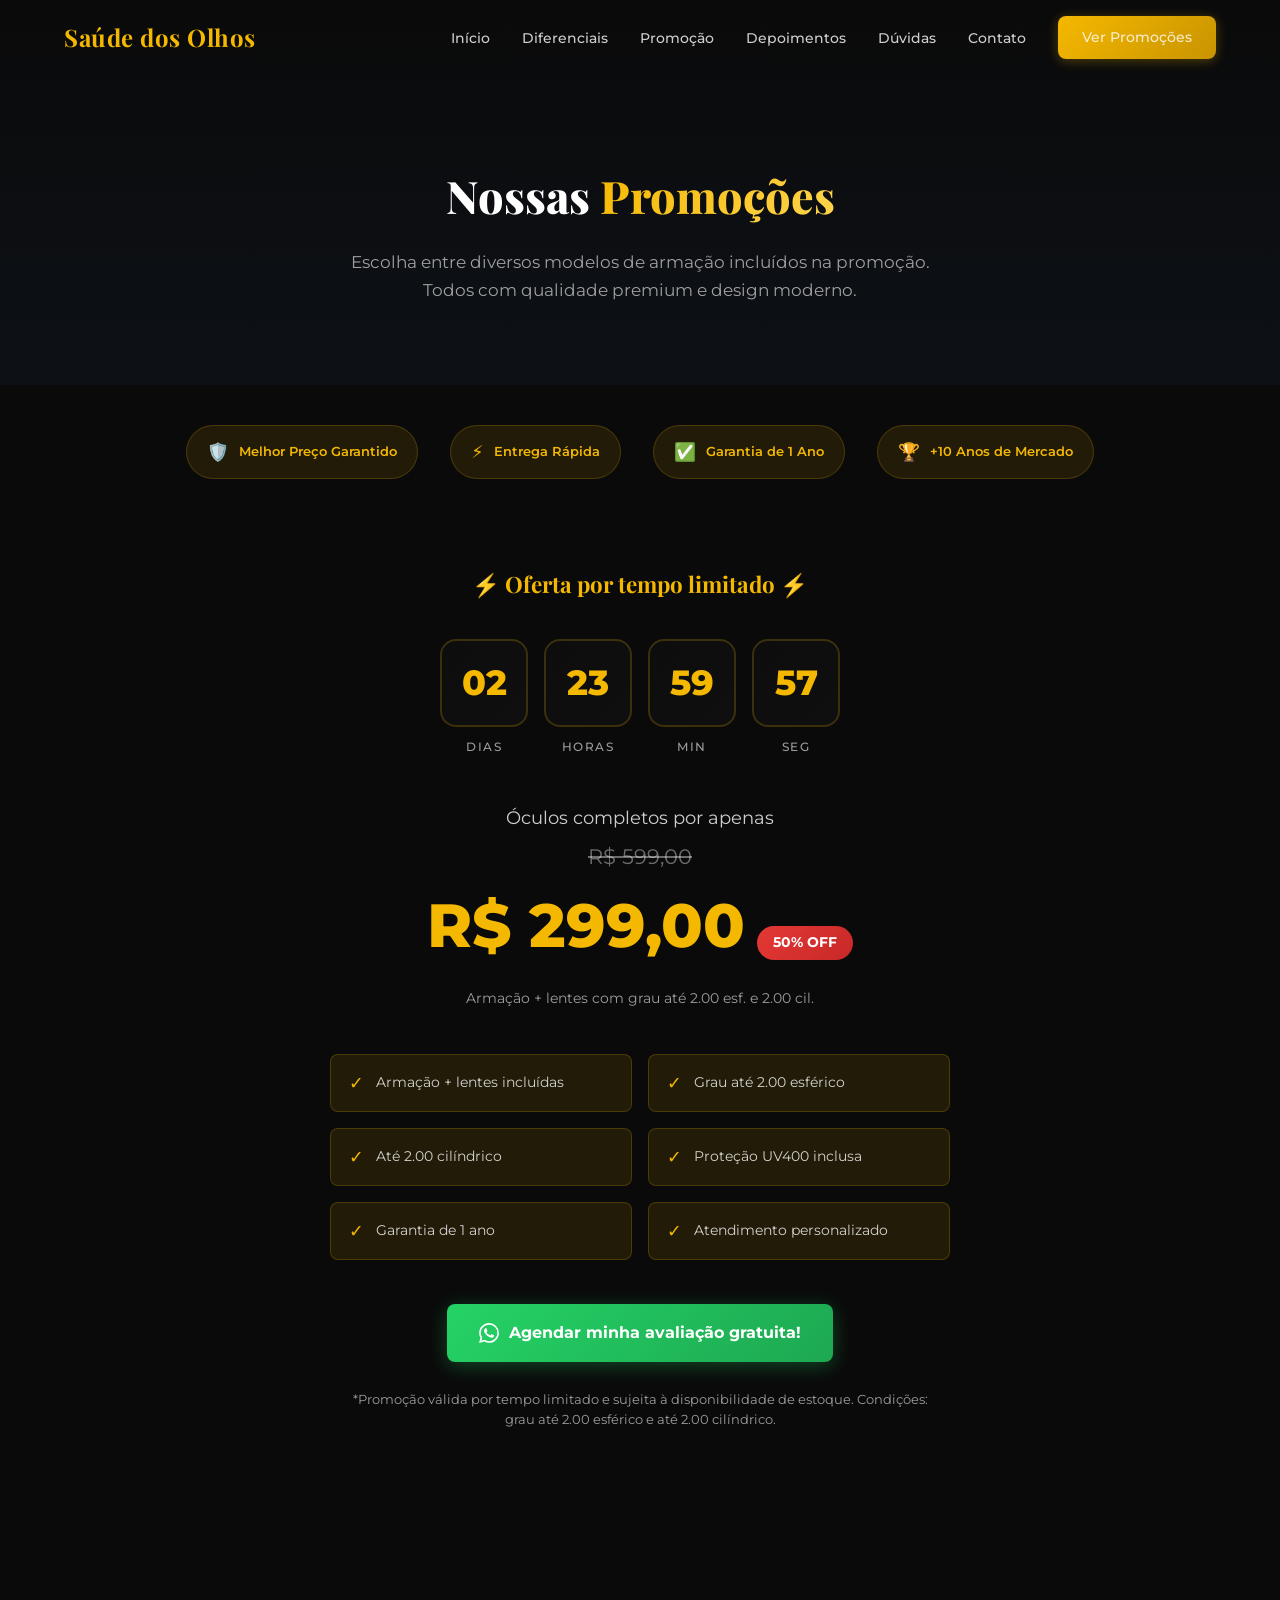
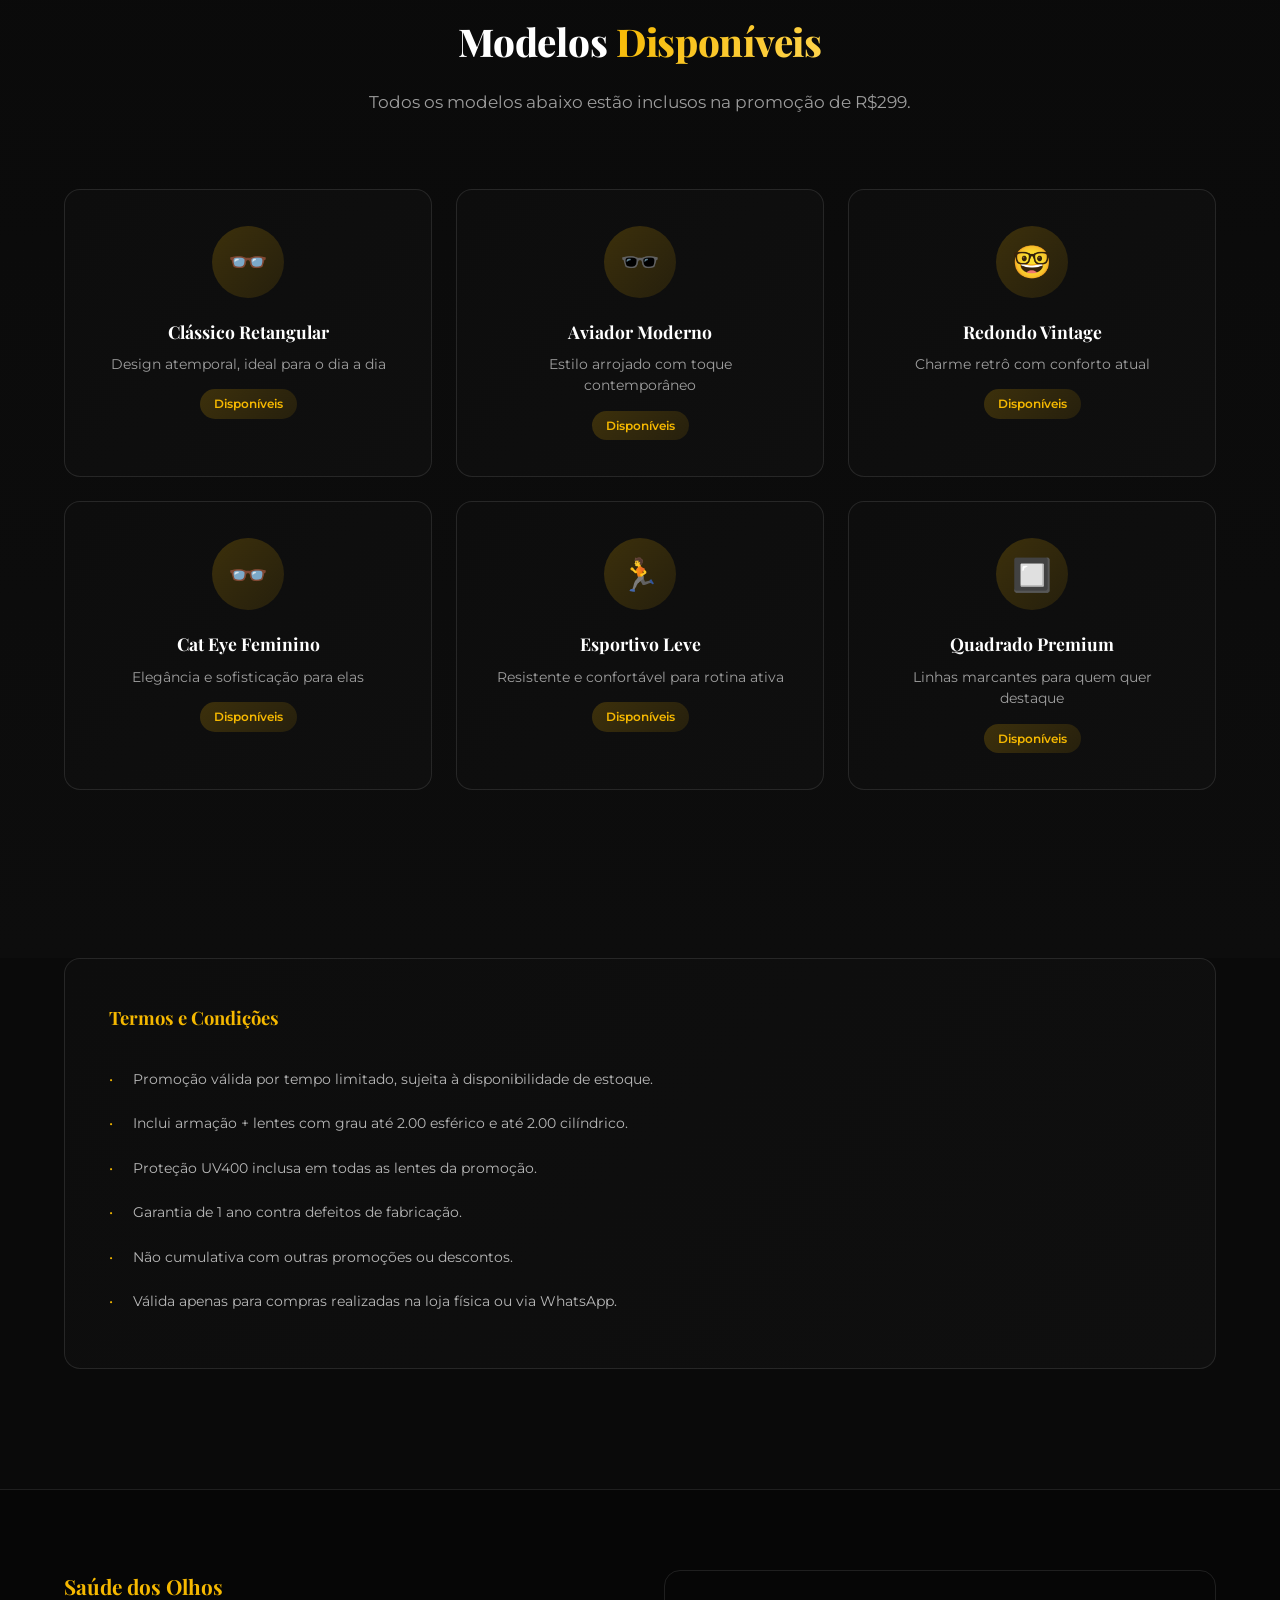
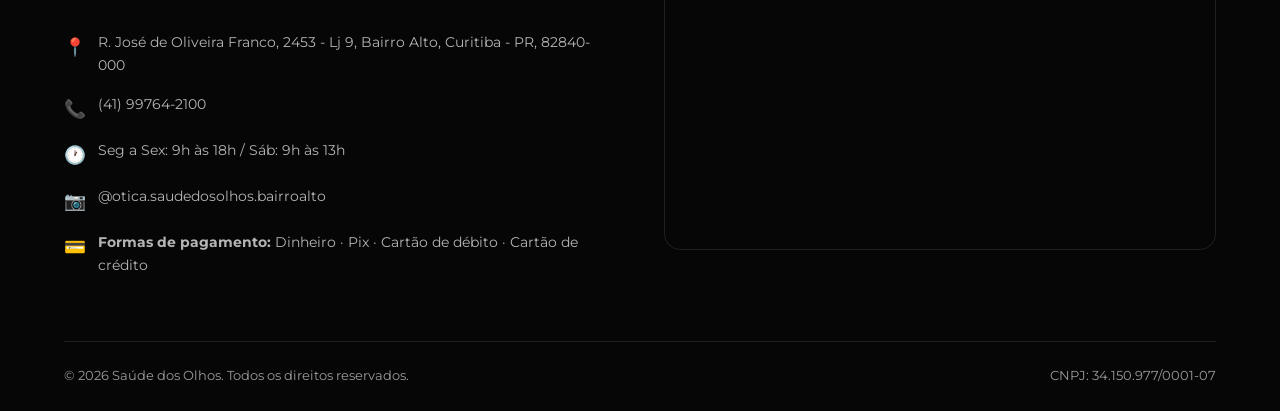
==== promocoes.html @ f38e362d "Initial commit - OticaPromo site" ====
<!DOCTYPE html>
<html lang="pt-BR">
<head>
  <meta charset="UTF-8">
  <meta name="viewport" content="width=device-width, initial-scale=1.0">
  <title>Promoções - ÓticaPromo</title>
  <meta name="description" content="Confira nossas promoções de óculos completos. Armações premium com lentes de grau por R$299.">
  <link rel="icon" href="https://public-frontend-1300249583.cos.ap-nanjing.myqcloud.com/commonfile/DefaultAppLogo.png">
  <link rel="stylesheet" href="styles.css">
</head>
<body>

  <!-- Navbar -->
  <nav class="navbar scrolled">
    <div class="container">
      <a href="index.html" class="navbar-brand">Saúde dos Olhos</a>
      <ul class="navbar-links">
        <li><a href="index.html">Início</a></li>
        <li><a href="index.html#diferenciais">Diferenciais</a></li>
        <li><a href="index.html#oferta">Promoção</a></li>
        <li><a href="index.html#depoimentos">Depoimentos</a></li>
        <li><a href="index.html#faq">Dúvidas</a></li>
        <li><a href="index.html#contato">Contato</a></li>
        <li><a href="promocoes.html" class="btn-gold">Ver Promoções</a></li>
      </ul>
      <button class="hamburger" aria-label="Menu">
        <span></span><span></span><span></span>
      </button>
    </div>
  </nav>

  <!-- Mobile Menu -->
  <div class="mobile-menu">
    <button class="mobile-menu-close" aria-label="Fechar menu">&times;</button>
    <a href="index.html">Início</a>
    <a href="index.html#diferenciais">Diferenciais</a>
    <a href="index.html#oferta">Promoção</a>
    <a href="index.html#depoimentos">Depoimentos</a>
    <a href="index.html#faq">Dúvidas</a>
    <a href="index.html#contato">Contato</a>
    <a href="promocoes.html" class="btn-gold">Ver Promoções</a>
  </div>

  <!-- Promo Hero -->
  <section class="promo-hero">
    <div class="container">
      <h1 class="fade-in">Nossas <span class="gold">Promoções</span></h1>
      <p class="fade-in">Escolha entre diversos modelos de armação incluídos na promoção. Todos com qualidade premium e design moderno.</p>
    </div>
  </section>

  <!-- Trust Seals -->
  <section class="section" style="padding: 40px 0 0;">
    <div class="container">
      <div class="trust-seals fade-in">
        <div class="seal"><span class="seal-icon">🛡️</span> Melhor Preço Garantido</div>
        <div class="seal"><span class="seal-icon">⚡</span> Entrega Rápida</div>
        <div class="seal"><span class="seal-icon">✅</span> Garantia de 1 Ano</div>
        <div class="seal"><span class="seal-icon">🏆</span> +10 Anos de Mercado</div>
      </div>
    </div>
  </section>

  <!-- Countdown -->
  <section class="section" style="padding-top: 40px; padding-bottom: 0;">
    <div class="container">
      <div class="oferta-banner fade-in">⚡ Oferta por tempo limitado ⚡</div>
      <div class="countdown fade-in" id="countdown">
        <div class="countdown-item">
          <div class="countdown-value">00</div>
          <div class="countdown-label">Dias</div>
        </div>
        <div class="countdown-item">
          <div class="countdown-value">00</div>
          <div class="countdown-label">Horas</div>
        </div>
        <div class="countdown-item">
          <div class="countdown-value">00</div>
          <div class="countdown-label">Min</div>
        </div>
        <div class="countdown-item">
          <div class="countdown-value">00</div>
          <div class="countdown-label">Seg</div>
        </div>
      </div>
      <div class="oferta-price fade-in">
        <div class="desc">Óculos completos por apenas</div>
        <div class="price-old">R$ 599,00</div>
        <div><span class="price">R$ 299,00</span><span class="discount-tag">50% OFF</span></div>
        <div class="sub">Armação + lentes com grau até 2.00 esf. e 2.00 cil.</div>
      </div>
      <div class="included-list fade-in">
        <div class="included-item"><span class="check">✓</span> Armação + lentes incluídas</div>
        <div class="included-item"><span class="check">✓</span> Grau até 2.00 esférico</div>
        <div class="included-item"><span class="check">✓</span> Até 2.00 cilíndrico</div>
        <div class="included-item"><span class="check">✓</span> Proteção UV400 inclusa</div>
        <div class="included-item"><span class="check">✓</span> Garantia de 1 ano</div>
        <div class="included-item"><span class="check">✓</span> Atendimento personalizado</div>
      </div>
      <div class="oferta-cta fade-in">
        <a href="https://wa.me/5541997642100?text=Ol%C3%A1!%20Quero%20agendar%20minha%20avalia%C3%A7%C3%A3o%20gratuita%20para%20a%20promo%C3%A7%C3%A3o%20de%20R%24299!" class="btn-whatsapp" target="_blank" rel="noopener">
          <svg width="20" height="20" viewBox="0 0 24 24" fill="currentColor"><path d="M17.472 14.382c-.297-.149-1.758-.867-2.03-.967-.273-.099-.471-.148-.67.15-.197.297-.767.966-.94 1.164-.173.199-.347.223-.644.075-.297-.15-1.255-.463-2.39-1.475-.883-.788-1.48-1.761-1.653-2.059-.173-.297-.018-.458.13-.606.134-.133.298-.347.446-.52.149-.174.198-.298.298-.497.099-.198.05-.371-.025-.52-.075-.149-.669-1.612-.916-2.207-.242-.579-.487-.5-.669-.51-.173-.008-.371-.01-.57-.01-.198 0-.52.074-.792.372-.272.297-1.04 1.016-1.04 2.479 0 1.462 1.065 2.875 1.213 3.074.149.198 2.096 3.2 5.077 4.487.709.306 1.262.489 1.694.625.712.227 1.36.195 1.871.118.571-.085 1.758-.719 2.006-1.413.248-.694.248-1.289.173-1.413-.074-.124-.272-.198-.57-.347m-5.421 7.403h-.004a9.87 9.87 0 01-5.031-1.378l-.361-.214-3.741.982.998-3.648-.235-.374a9.86 9.86 0 01-1.51-5.26c.001-5.45 4.436-9.884 9.888-9.884 2.64 0 5.122 1.03 6.988 2.898a9.825 9.825 0 012.893 6.994c-.003 5.45-4.437 9.884-9.885 9.884m8.413-18.297A11.815 11.815 0 0012.05 0C5.495 0 .16 5.335.157 11.892c0 2.096.547 4.142 1.588 5.945L.057 24l6.305-1.654a11.882 11.882 0 005.683 1.448h.005c6.554 0 11.89-5.335 11.893-11.893a11.821 11.821 0 00-3.48-8.413z"/></svg>
          Agendar minha avaliação gratuita!
        </a>
      </div>
      <p class="disclaimer fade-in" style="margin-bottom: 60px;">*Promoção válida por tempo limitado e sujeita à disponibilidade de estoque. Condições: grau até 2.00 esférico e até 2.00 cilíndrico.</p>
    </div>
  </section>

  <!-- Modelos -->
  <section class="section models-section">
    <div class="container">
      <div class="section-header">
        <h2 class="fade-in">Modelos <span class="gold">Disponíveis</span></h2>
        <p class="fade-in">Todos os modelos abaixo estão inclusos na promoção de R$299.</p>
      </div>
      <div class="models-grid">
        <div class="model-card fade-in">
          <div class="model-icon">👓</div>
          <h3>Clássico Retangular</h3>
          <p>Design atemporal, ideal para o dia a dia</p>
          <span class="model-badge">Disponíveis</span>
        </div>
        <div class="model-card fade-in">
          <div class="model-icon">🕶️</div>
          <h3>Aviador Moderno</h3>
          <p>Estilo arrojado com toque contemporâneo</p>
          <span class="model-badge">Disponíveis</span>
        </div>
        <div class="model-card fade-in">
          <div class="model-icon">🤓</div>
          <h3>Redondo Vintage</h3>
          <p>Charme retrô com conforto atual</p>
          <span class="model-badge">Disponíveis</span>
        </div>
        <div class="model-card fade-in">
          <div class="model-icon">👓</div>
          <h3>Cat Eye Feminino</h3>
          <p>Elegância e sofisticação para elas</p>
          <span class="model-badge">Disponíveis</span>
        </div>
        <div class="model-card fade-in">
          <div class="model-icon">🏃</div>
          <h3>Esportivo Leve</h3>
          <p>Resistente e confortável para rotina ativa</p>
          <span class="model-badge">Disponíveis</span>
        </div>
        <div class="model-card fade-in">
          <div class="model-icon">🔲</div>
          <h3>Quadrado Premium</h3>
          <p>Linhas marcantes para quem quer destaque</p>
          <span class="model-badge">Disponíveis</span>
        </div>
      </div>
    </div>
  </section>

  <!-- Termos e Condições -->
  <section class="section" style="padding-top: 0;">
    <div class="container">
      <div class="terms-section fade-in">
        <h3>Termos e Condições</h3>
        <ul class="terms-list">
          <li>Promoção válida por tempo limitado, sujeita à disponibilidade de estoque.</li>
          <li>Inclui armação + lentes com grau até 2.00 esférico e até 2.00 cilíndrico.</li>
          <li>Proteção UV400 inclusa em todas as lentes da promoção.</li>
          <li>Garantia de 1 ano contra defeitos de fabricação.</li>
          <li>Não cumulativa com outras promoções ou descontos.</li>
          <li>Válida apenas para compras realizadas na loja física ou via WhatsApp.</li>
        </ul>
      </div>
    </div>
  </section>

  <!-- Footer -->
  <footer class="footer" id="contato">
    <div class="container">
      <div class="footer-grid">
        <div class="footer-info">
          <h3>Saúde dos Olhos</h3>
          <div class="footer-contact-item">
            <span class="icon">📍</span>
            <span>R. José de Oliveira Franco, 2453 - Lj 9, Bairro Alto, Curitiba - PR, 82840-000</span>
          </div>
          <div class="footer-contact-item">
            <span class="icon">📞</span>
            <a href="https://wa.me/5541997642100" target="_blank" rel="noopener">(41) 99764-2100</a>
          </div>
          <div class="footer-contact-item">
            <span class="icon">🕐</span>
            <span>Seg a Sex: 9h às 18h / Sáb: 9h às 13h</span>
          </div>
          <div class="footer-contact-item">
            <span class="icon">📷</span>
            <a href="https://www.instagram.com/otica.saudedosolhos.bairroalto" target="_blank" rel="noopener">@otica.saudedosolhos.bairroalto</a>
          </div>
          <div class="footer-contact-item">
            <span class="icon">💳</span>
            <span><strong>Formas de pagamento:</strong> Dinheiro · Pix · Cartão de débito · Cartão de crédito</span>
          </div>
        </div>
        <div class="footer-map">
          <iframe src="https://www.google.com/maps?cid=9417427737458404600&output=embed" title="Localização da Ótica Saúde dos Olhos" loading="lazy"></iframe>
        </div>
      </div>
      <div class="footer-bottom">
        <span>&copy; 2026 Saúde dos Olhos. Todos os direitos reservados.</span>
        <span>CNPJ: 34.150.977/0001-07</span>
      </div>
    </div>
  </footer>

  <!-- Exit Popup -->
  <div class="exit-popup-overlay">
    <div class="exit-popup">
      <button class="exit-popup-close">&times;</button>
      <div class="exit-popup-icon">👀</div>
      <h3>Espere! Você está perdendo uma <span class="gold">oferta incrível</span></h3>
      <p>Agende sua avaliação gratuita e garanta seus óculos com</p>
      <div class="popup-discount">50% OFF</div>
      <p class="popup-note">Promoção por tempo limitado. Não perca!</p>
      <a href="https://wa.me/5541997642100?text=Ol%C3%A1!%20Vim%20pelo%20site%20e%20quero%20aproveitar%20a%20promo%C3%A7%C3%A3o%20de%2050%25%20OFF" class="btn-whatsapp" target="_blank" rel="noopener" style="width: 100%; justify-content: center;">
        <svg width="20" height="20" viewBox="0 0 24 24" fill="currentColor"><path d="M17.472 14.382c-.297-.149-1.758-.867-2.03-.967-.273-.099-.471-.148-.67.15-.197.297-.767.966-.94 1.164-.173.199-.347.223-.644.075-.297-.15-1.255-.463-2.39-1.475-.883-.788-1.48-1.761-1.653-2.059-.173-.297-.018-.458.13-.606.134-.133.298-.347.446-.52.149-.174.198-.298.298-.497.099-.198.05-.371-.025-.52-.075-.149-.669-1.612-.916-2.207-.242-.579-.487-.5-.669-.51-.173-.008-.371-.01-.57-.01-.198 0-.52.074-.792.372-.272.297-1.04 1.016-1.04 2.479 0 1.462 1.065 2.875 1.213 3.074.149.198 2.096 3.2 5.077 4.487.709.306 1.262.489 1.694.625.712.227 1.36.195 1.871.118.571-.085 1.758-.719 2.006-1.413.248-.694.248-1.289.173-1.413-.074-.124-.272-.198-.57-.347m-5.421 7.403h-.004a9.87 9.87 0 01-5.031-1.378l-.361-.214-3.741.982.998-3.648-.235-.374a9.86 9.86 0 01-1.51-5.26c.001-5.45 4.436-9.884 9.888-9.884 2.64 0 5.122 1.03 6.988 2.898a9.825 9.825 0 012.893 6.994c-.003 5.45-4.437 9.884-9.885 9.884m8.413-18.297A11.815 11.815 0 0012.05 0C5.495 0 .16 5.335.157 11.892c0 2.096.547 4.142 1.588 5.945L.057 24l6.305-1.654a11.882 11.882 0 005.683 1.448h.005c6.554 0 11.89-5.335 11.893-11.893a11.821 11.821 0 00-3.48-8.413z"/></svg>
        Quero agendar agora!
      </a>
    </div>
  </div>

  <!-- Floating WhatsApp -->
  <a href="https://wa.me/5541997642100?text=Ol%C3%A1!%20Vim%20pelo%20site%20e%20gostaria%20de%20saber%20mais%20sobre%20a%20promo%C3%A7%C3%A3o!" class="whatsapp-float" target="_blank" rel="noopener" aria-label="Fale conosco pelo WhatsApp">
    <svg viewBox="0 0 24 24" fill="currentColor"><path d="M17.472 14.382c-.297-.149-1.758-.867-2.03-.967-.273-.099-.471-.148-.67.15-.197.297-.767.966-.94 1.164-.173.199-.347.223-.644.075-.297-.15-1.255-.463-2.39-1.475-.883-.788-1.48-1.761-1.653-2.059-.173-.297-.018-.458.13-.606.134-.133.298-.347.446-.52.149-.174.198-.298.298-.497.099-.198.05-.371-.025-.52-.075-.149-.669-1.612-.916-2.207-.242-.579-.487-.5-.669-.51-.173-.008-.371-.01-.57-.01-.198 0-.52.074-.792.372-.272.297-1.04 1.016-1.04 2.479 0 1.462 1.065 2.875 1.213 3.074.149.198 2.096 3.2 5.077 4.487.709.306 1.262.489 1.694.625.712.227 1.36.195 1.871.118.571-.085 1.758-.719 2.006-1.413.248-.694.248-1.289.173-1.413-.074-.124-.272-.198-.57-.347m-5.421 7.403h-.004a9.87 9.87 0 01-5.031-1.378l-.361-.214-3.741.982.998-3.648-.235-.374a9.86 9.86 0 01-1.51-5.26c.001-5.45 4.436-9.884 9.888-9.884 2.64 0 5.122 1.03 6.988 2.898a9.825 9.825 0 012.893 6.994c-.003 5.45-4.437 9.884-9.885 9.884m8.413-18.297A11.815 11.815 0 0012.05 0C5.495 0 .16 5.335.157 11.892c0 2.096.547 4.142 1.588 5.945L.057 24l6.305-1.654a11.882 11.882 0 005.683 1.448h.005c6.554 0 11.89-5.335 11.893-11.893a11.821 11.821 0 00-3.48-8.413z"/></svg>
  </a>

  <script src="script.js"></script>
</body>
</html>
---- styles.css ----
@import url('https://fonts.googleapis.com/css2?family=Montserrat:wght@400;500;600;700;800&family=Playfair+Display:ital,wght@0,400;0,700;0,800;1,400&display=swap');

*, *::before, *::after {
  margin: 0;
  padding: 0;
  box-sizing: border-box;
}

:root {
  --bg-primary: #0a0a0a;
  --bg-secondary: #060606;
  --bg-tertiary: #0d0d0d;
  --bg-quaternary: #0f0f0f;
  --gold: #f5b800;
  --gold-hover: #ffd54f;
  --gold-dark: #c89400;
  --gold-10: rgba(245, 184, 0, 0.1);
  --gold-20: rgba(245, 184, 0, 0.2);
  --gold-30: rgba(245, 184, 0, 0.3);
  --whatsapp: #25D366;
  --whatsapp-hover: #20bd5a;
  --white: #ffffff;
  --white-95: rgba(255, 255, 255, 0.95);
  --white-80: rgba(255, 255, 255, 0.8);
  --white-70: rgba(255, 255, 255, 0.7);
  --white-60: rgba(255, 255, 255, 0.6);
  --white-40: rgba(255, 255, 255, 0.4);
  --white-10: rgba(255, 255, 255, 0.1);
  --radius-lg: 32px;
  --radius-md: 16px;
  --radius-sm: 8px;
  --font-main: 'Montserrat', ui-sans-serif, system-ui, -apple-system, sans-serif;
  --font-serif: 'Playfair Display', Georgia, 'Times New Roman', serif;
}

html {
  scroll-behavior: smooth;
}

body {
  font-family: var(--font-main);
  background: var(--bg-primary);
  color: var(--white);
  line-height: 1.6;
  overflow-x: hidden;
}

a {
  text-decoration: none;
  color: inherit;
}

img {
  max-width: 100%;
  display: block;
}

.container {
  max-width: 1200px;
  margin: 0 auto;
  padding: 0 24px;
}

/* ===== ANIMATIONS ===== */
.fade-in {
  opacity: 0;
  transform: translateY(30px);
  transition: opacity 0.8s ease, transform 0.8s ease;
}

.fade-in.visible {
  opacity: 1;
  transform: translateY(0);
}

.fade-in-left {
  opacity: 0;
  transform: translateX(-40px);
  transition: opacity 0.8s ease, transform 0.8s ease;
}

.fade-in-left.visible {
  opacity: 1;
  transform: translateX(0);
}

.fade-in-right {
  opacity: 0;
  transform: translateX(40px);
  transition: opacity 0.8s ease, transform 0.8s ease;
}

.fade-in-right.visible {
  opacity: 1;
  transform: translateX(0);
}

.scale-in {
  opacity: 0;
  transform: scale(0.9);
  transition: opacity 0.6s ease, transform 0.6s ease;
}

.scale-in.visible {
  opacity: 1;
  transform: scale(1);
}

/* ===== NAVBAR ===== */
.navbar {
  position: fixed;
  top: 0;
  left: 0;
  right: 0;
  z-index: 1000;
  padding: 16px 0;
  transition: background 0.4s, backdrop-filter 0.4s, box-shadow 0.4s;
}

.navbar.scrolled {
  background: rgba(10, 10, 10, 0.92);
  backdrop-filter: blur(16px);
  border-bottom: 1px solid var(--white-10);
  box-shadow: 0 4px 30px rgba(0, 0, 0, 0.3);
}

.navbar .container {
  display: flex;
  align-items: center;
  justify-content: space-between;
}

.navbar-brand {
  font-family: var(--font-serif);
  font-size: 1.5rem;
  font-weight: 700;
  color: var(--gold);
  letter-spacing: 0.5px;
}

.navbar-links {
  display: flex;
  align-items: center;
  gap: 32px;
  list-style: none;
}

.navbar-links a {
  font-size: 0.9rem;
  font-weight: 500;
  color: var(--white-80);
  transition: color 0.3s;
  position: relative;
}

.navbar-links a::after {
  content: '';
  position: absolute;
  bottom: -4px;
  left: 0;
  width: 0;
  height: 2px;
  background: var(--gold);
  transition: width 0.3s;
}

.navbar-links a:hover {
  color: var(--gold);
}

.navbar-links a:hover::after {
  width: 100%;
}

.btn-gold {
  display: inline-flex;
  align-items: center;
  gap: 8px;
  padding: 10px 24px;
  background: linear-gradient(135deg, var(--gold), var(--gold-dark));
  color: var(--bg-primary);
  font-weight: 700;
  font-size: 0.9rem;
  border-radius: var(--radius-sm);
  border: none;
  cursor: pointer;
  transition: all 0.3s;
  box-shadow: 0 2px 12px rgba(245, 184, 0, 0.3);
}

.btn-gold:hover {
  background: linear-gradient(135deg, var(--gold-hover), var(--gold));
  transform: translateY(-2px);
  box-shadow: 0 4px 20px rgba(245, 184, 0, 0.5);
}

.hamburger {
  display: none;
  flex-direction: column;
  gap: 5px;
  cursor: pointer;
  background: none;
  border: none;
  padding: 4px;
}

.hamburger span {
  width: 24px;
  height: 2px;
  background: var(--white);
  transition: 0.3s;
}

.mobile-menu {
  display: none;
  position: fixed;
  top: 0;
  left: 0;
  right: 0;
  bottom: 0;
  background: rgba(10, 10, 10, 0.98);
  z-index: 999;
  flex-direction: column;
  align-items: center;
  justify-content: center;
  gap: 32px;
}

.mobile-menu.active {
  display: flex;
}

.mobile-menu a {
  font-size: 1.2rem;
  font-weight: 600;
  color: var(--white-80);
  transition: color 0.3s;
}

.mobile-menu a:hover {
  color: var(--gold);
}

.mobile-menu-close {
  position: absolute;
  top: 20px;
  right: 24px;
  font-size: 2rem;
  color: var(--white);
  background: none;
  border: none;
  cursor: pointer;
}

/* ===== HERO ===== */
.hero {
  position: relative;
  min-height: 100vh;
  display: flex;
  align-items: center;
  overflow: hidden;
}

.hero-bg {
  position: absolute;
  inset: 0;
  z-index: 0;
}

.hero-bg img {
  width: 100%;
  height: 100%;
  object-fit: cover;
  transition: transform 0.3s ease-out;
}

.hero-bg::after {
  content: '';
  position: absolute;
  inset: 0;
  background: linear-gradient(135deg, rgba(10,10,10,0.95) 0%, rgba(6,6,6,0.6) 40%, rgba(10,10,10,0.8) 100%);
}

.hero-content {
  position: relative;
  z-index: 1;
  max-width: 620px;
}

.hero-badge {
  display: inline-flex;
  align-items: center;
  gap: 8px;
  padding: 8px 18px;
  background: linear-gradient(135deg, var(--gold-20), var(--gold-10));
  border: 1px solid var(--gold-30);
  border-radius: 999px;
  font-size: 0.8rem;
  font-weight: 600;
  color: var(--gold);
  margin-bottom: 28px;
  animation: badgePulse 2s ease-in-out infinite;
  backdrop-filter: blur(8px);
}

@keyframes badgePulse {
  0%, 100% { box-shadow: 0 0 0 0 rgba(245, 184, 0, 0.2); }
  50% { box-shadow: 0 0 20px 4px rgba(245, 184, 0, 0.15); }
}

.hero h1 {
  font-family: var(--font-serif);
  font-size: 3.4rem;
  font-weight: 800;
  line-height: 1.12;
  margin-bottom: 24px;
  letter-spacing: -0.5px;
}

.hero h1 .gold {
  background: linear-gradient(135deg, var(--gold), var(--gold-hover), var(--gold));
  -webkit-background-clip: text;
  -webkit-text-fill-color: transparent;
  background-clip: text;
  background-size: 200% 200%;
  animation: shimmer 3s ease-in-out infinite;
}

@keyframes shimmer {
  0%, 100% { background-position: 0% 50%; }
  50% { background-position: 100% 50%; }
}

.hero p {
  font-size: 1.05rem;
  color: var(--white-70);
  margin-bottom: 36px;
  line-height: 1.8;
}

.price-box {
  background: linear-gradient(135deg, var(--gold-10), rgba(245, 184, 0, 0.05));
  border: 1px solid var(--gold-20);
  border-radius: var(--radius-md);
  padding: 28px;
  margin-bottom: 36px;
  text-align: center;
  position: relative;
  overflow: hidden;
}

.price-box::before {
  content: '';
  position: absolute;
  top: -50%;
  left: -50%;
  width: 200%;
  height: 200%;
  background: radial-gradient(circle, rgba(245, 184, 0, 0.05) 0%, transparent 60%);
  animation: priceBoxGlow 4s ease-in-out infinite;
}

@keyframes priceBoxGlow {
  0%, 100% { opacity: 0.5; }
  50% { opacity: 1; }
}

.price-box .label {
  font-size: 0.85rem;
  color: var(--white-60);
  margin-bottom: 4px;
  position: relative;
}

.price-box .price-original {
  font-size: 1.2rem;
  color: var(--white-40);
  text-decoration: line-through;
  margin-bottom: 2px;
  position: relative;
}

.price-box .price {
  font-size: 3rem;
  font-weight: 800;
  color: var(--gold);
  position: relative;
}

.price-box .discount-badge {
  display: inline-block;
  padding: 4px 12px;
  background: #e53935;
  color: white;
  border-radius: 999px;
  font-size: 0.75rem;
  font-weight: 700;
  margin-left: 8px;
  position: relative;
}

.price-box .subtitle {
  font-size: 0.8rem;
  color: var(--white-60);
  margin-top: 8px;
  position: relative;
}

.hero-buttons {
  display: flex;
  gap: 16px;
  flex-wrap: wrap;
}

.btn-whatsapp {
  display: inline-flex;
  align-items: center;
  gap: 10px;
  padding: 16px 32px;
  background: linear-gradient(135deg, var(--whatsapp), #1da851);
  color: var(--white);
  font-weight: 700;
  font-size: 1rem;
  border-radius: var(--radius-sm);
  border: none;
  cursor: pointer;
  transition: all 0.3s;
  box-shadow: 0 4px 20px rgba(37, 211, 102, 0.3);
}

.btn-whatsapp:hover {
  background: linear-gradient(135deg, #20bd5a, var(--whatsapp));
  transform: translateY(-2px);
  box-shadow: 0 6px 28px rgba(37, 211, 102, 0.5);
}

.btn-outline {
  display: inline-flex;
  align-items: center;
  gap: 8px;
  padding: 16px 32px;
  background: transparent;
  color: var(--white);
  font-weight: 600;
  font-size: 1rem;
  border-radius: var(--radius-sm);
  border: 1px solid var(--white-10);
  cursor: pointer;
  transition: all 0.3s;
}

.btn-outline:hover {
  border-color: var(--gold-30);
  background: var(--gold-10);
  color: var(--gold);
}

/* ===== SECTION COMMONS ===== */
.section {
  padding: 120px 0;
}

.section-header {
  text-align: center;
  margin-bottom: 72px;
}

.section-header h2 {
  font-family: var(--font-serif);
  font-size: 2.4rem;
  font-weight: 800;
  margin-bottom: 16px;
  letter-spacing: -0.3px;
}

.section-header h2 .gold {
  background: linear-gradient(135deg, var(--gold), var(--gold-hover));
  -webkit-background-clip: text;
  -webkit-text-fill-color: transparent;
  background-clip: text;
}

.section-header p {
  color: var(--white-60);
  font-size: 1.05rem;
  max-width: 600px;
  margin: 0 auto;
  line-height: 1.7;
}

/* ===== SOCIAL PROOF BANNER ===== */
.social-proof {
  padding: 40px 0;
  background: linear-gradient(135deg, var(--bg-tertiary), var(--bg-quaternary));
  border-top: 1px solid var(--white-10);
  border-bottom: 1px solid var(--white-10);
}

.social-proof .container {
  display: flex;
  align-items: center;
  justify-content: center;
  gap: 60px;
  flex-wrap: wrap;
}

.proof-item {
  text-align: center;
}

.proof-number {
  font-family: var(--font-serif);
  font-size: 2.2rem;
  font-weight: 800;
  color: var(--gold);
  line-height: 1;
}

.proof-label {
  font-size: 0.8rem;
  color: var(--white-60);
  margin-top: 4px;
  text-transform: uppercase;
  letter-spacing: 1px;
}

/* ===== TRUST SEALS ===== */
.trust-seals {
  display: flex;
  justify-content: center;
  gap: 32px;
  flex-wrap: wrap;
  margin-bottom: 48px;
}

.seal {
  display: flex;
  align-items: center;
  gap: 10px;
  padding: 12px 20px;
  background: var(--gold-10);
  border: 1px solid var(--gold-20);
  border-radius: 999px;
  font-size: 0.8rem;
  font-weight: 600;
  color: var(--gold);
}

.seal-icon {
  font-size: 1.1rem;
}

/* ===== DIFERENCIAIS ===== */
.diferenciais-grid {
  display: grid;
  grid-template-columns: repeat(2, 1fr);
  gap: 24px;
  margin-bottom: 48px;
}

.diferencial-card {
  background: linear-gradient(135deg, var(--bg-tertiary), var(--bg-quaternary));
  border: 1px solid var(--white-10);
  border-radius: var(--radius-md);
  padding: 36px;
  transition: all 0.4s;
  position: relative;
  overflow: hidden;
}

.diferencial-card::before {
  content: '';
  position: absolute;
  top: 0;
  left: 0;
  right: 0;
  height: 3px;
  background: linear-gradient(90deg, transparent, var(--gold), transparent);
  opacity: 0;
  transition: opacity 0.4s;
}

.diferencial-card:hover {
  border-color: var(--gold-30);
  transform: translateY(-6px);
  box-shadow: 0 12px 40px rgba(0, 0, 0, 0.3);
}

.diferencial-card:hover::before {
  opacity: 1;
}

.diferencial-icon {
  width: 52px;
  height: 52px;
  display: flex;
  align-items: center;
  justify-content: center;
  background: linear-gradient(135deg, var(--gold-20), var(--gold-10));
  border-radius: 14px;
  margin-bottom: 20px;
  color: var(--gold);
  font-size: 1.4rem;
}

.diferencial-card h3 {
  font-family: var(--font-serif);
  font-size: 1.15rem;
  font-weight: 700;
  margin-bottom: 10px;
}

.diferencial-card p {
  font-size: 0.9rem;
  color: var(--white-60);
  line-height: 1.7;
}

.gallery-grid {
  display: grid;
  grid-template-columns: repeat(2, 1fr);
  gap: 24px;
}

.gallery-grid img {
  width: 100%;
  height: 300px;
  object-fit: cover;
  border-radius: var(--radius-md);
  border: 1px solid var(--white-10);
  transition: transform 0.4s, box-shadow 0.4s;
}

.gallery-grid img:hover {
  transform: scale(1.02);
  box-shadow: 0 8px 30px rgba(0, 0, 0, 0.3);
}

/* ===== MODELS SECTION (HOME) ===== */
.models-section {
  background: linear-gradient(180deg, var(--bg-primary), var(--bg-tertiary));
}

/* ===== OFERTA ===== */
.oferta-section {
  background: linear-gradient(180deg, var(--bg-primary) 0%, #0d1117 50%, var(--bg-primary) 100%);
  position: relative;
  overflow: hidden;
}

.oferta-section::before {
  content: '';
  position: absolute;
  top: 50%;
  left: 50%;
  transform: translate(-50%, -50%);
  width: 700px;
  height: 700px;
  background: radial-gradient(circle, var(--gold-10) 0%, transparent 70%);
  pointer-events: none;
  animation: ofertaGlow 5s ease-in-out infinite;
}

@keyframes ofertaGlow {
  0%, 100% { opacity: 0.5; transform: translate(-50%, -50%) scale(1); }
  50% { opacity: 0.8; transform: translate(-50%, -50%) scale(1.1); }
}

.oferta-banner {
  text-align: center;
  font-family: var(--font-serif);
  font-size: 1.4rem;
  font-weight: 700;
  color: var(--gold);
  margin-bottom: 36px;
  position: relative;
  z-index: 1;
}

.countdown {
  display: flex;
  justify-content: center;
  gap: 16px;
  margin-bottom: 48px;
  position: relative;
  z-index: 1;
}

.countdown-item {
  display: flex;
  flex-direction: column;
  align-items: center;
  gap: 10px;
}

.countdown-value {
  width: 88px;
  height: 88px;
  display: flex;
  align-items: center;
  justify-content: center;
  background: linear-gradient(135deg, var(--bg-tertiary), var(--bg-quaternary));
  border: 2px solid var(--gold-20);
  border-radius: var(--radius-md);
  font-size: 2.2rem;
  font-weight: 800;
  color: var(--gold);
  transition: border-color 0.3s, box-shadow 0.3s;
}

.countdown-value.pulse {
  animation: countdownPulse 1s ease-in-out;
}

@keyframes countdownPulse {
  0%, 100% { border-color: var(--gold-20); }
  50% { border-color: var(--gold); box-shadow: 0 0 20px var(--gold-20); }
}

.countdown-label {
  font-size: 0.75rem;
  color: var(--white-60);
  text-transform: uppercase;
  letter-spacing: 1.5px;
  font-weight: 500;
}

.oferta-price {
  text-align: center;
  margin-bottom: 44px;
  position: relative;
  z-index: 1;
}

.oferta-price .desc {
  font-size: 1.1rem;
  color: var(--white-80);
  margin-bottom: 8px;
}

.oferta-price .price-old {
  font-size: 1.3rem;
  color: var(--white-40);
  text-decoration: line-through;
  margin-bottom: 4px;
}

.oferta-price .price {
  font-size: 3.8rem;
  font-weight: 800;
  color: var(--gold);
}

.oferta-price .discount-tag {
  display: inline-block;
  padding: 6px 16px;
  background: linear-gradient(135deg, #e53935, #c62828);
  color: white;
  border-radius: 999px;
  font-size: 0.85rem;
  font-weight: 700;
  margin-left: 12px;
  vertical-align: middle;
}

.oferta-price .sub {
  font-size: 0.9rem;
  color: var(--white-60);
  margin-top: 12px;
}

.included-list {
  display: grid;
  grid-template-columns: repeat(2, 1fr);
  gap: 16px;
  max-width: 620px;
  margin: 0 auto 44px;
  position: relative;
  z-index: 1;
}

.included-item {
  display: flex;
  align-items: center;
  gap: 12px;
  padding: 14px 18px;
  background: var(--gold-10);
  border: 1px solid var(--gold-20);
  border-radius: var(--radius-sm);
  font-size: 0.9rem;
  color: var(--white-80);
  transition: background 0.3s;
}

.included-item:hover {
  background: var(--gold-20);
}

.included-item .check {
  color: var(--gold);
  font-size: 1.1rem;
  flex-shrink: 0;
}

.oferta-cta {
  text-align: center;
  position: relative;
  z-index: 1;
  margin-bottom: 28px;
}

.disclaimer {
  text-align: center;
  font-size: 0.8rem;
  color: var(--white-60);
  max-width: 600px;
  margin: 0 auto;
  position: relative;
  z-index: 1;
  line-height: 1.6;
}

/* ===== DEPOIMENTOS ===== */
.depoimentos-grid {
  display: grid;
  grid-template-columns: repeat(3, 1fr);
  gap: 24px;
  margin-bottom: 40px;
}

.depoimento-card {
  background: linear-gradient(135deg, var(--bg-tertiary), var(--bg-quaternary));
  border: 1px solid var(--white-10);
  border-radius: var(--radius-md);
  padding: 32px;
  transition: all 0.4s;
  position: relative;
}

.depoimento-card::after {
  content: '"';
  position: absolute;
  top: 16px;
  right: 24px;
  font-family: var(--font-serif);
  font-size: 4rem;
  color: var(--gold-20);
  line-height: 1;
}

.depoimento-card:hover {
  border-color: var(--gold-30);
  transform: translateY(-4px);
}

.depoimento-stars {
  color: var(--gold);
  font-size: 1rem;
  margin-bottom: 14px;
  letter-spacing: 2px;
}

.depoimento-text {
  font-size: 0.95rem;
  color: var(--white-80);
  line-height: 1.7;
  margin-bottom: 20px;
  font-style: italic;
  position: relative;
  z-index: 1;
}

.depoimento-author {
  display: flex;
  align-items: center;
  gap: 14px;
}

.depoimento-avatar {
  width: 44px;
  height: 44px;
  border-radius: 50%;
  background: linear-gradient(135deg, var(--gold), var(--gold-dark));
  display: flex;
  align-items: center;
  justify-content: center;
  font-weight: 700;
  font-size: 0.85rem;
  color: var(--bg-primary);
}

.depoimento-name {
  font-weight: 600;
  font-size: 0.9rem;
}

.depoimento-time {
  font-size: 0.8rem;
  color: var(--white-60);
}

.depoimentos-rating {
  text-align: center;
  font-size: 1rem;
  color: var(--white-70);
}

.depoimentos-rating strong {
  color: var(--gold);
}

/* ===== FAQ ===== */
.faq-list {
  max-width: 700px;
  margin: 0 auto;
}

.faq-item {
  border: 1px solid var(--white-10);
  border-radius: var(--radius-md);
  margin-bottom: 12px;
  overflow: hidden;
  transition: border-color 0.3s;
}

.faq-item:hover {
  border-color: var(--gold-30);
}

.faq-question {
  width: 100%;
  padding: 20px 24px;
  background: var(--bg-tertiary);
  color: var(--white);
  font-family: var(--font-main);
  font-size: 0.95rem;
  font-weight: 600;
  text-align: left;
  border: none;
  cursor: pointer;
  display: flex;
  align-items: center;
  justify-content: space-between;
  gap: 16px;
  transition: background 0.3s;
}

.faq-question:hover {
  background: var(--bg-quaternary);
}

.faq-arrow {
  font-size: 1.2rem;
  color: var(--gold);
  transition: transform 0.3s;
  flex-shrink: 0;
}

.faq-item.active .faq-arrow {
  transform: rotate(180deg);
}

.faq-answer {
  max-height: 0;
  overflow: hidden;
  transition: max-height 0.4s ease, padding 0.4s ease;
  background: var(--bg-tertiary);
  border-top: 1px solid transparent;
}

.faq-item.active .faq-answer {
  max-height: 200px;
  border-top-color: var(--white-10);
}

.faq-answer p {
  padding: 0 24px 20px;
  font-size: 0.9rem;
  color: var(--white-70);
  line-height: 1.7;
}

/* ===== CONTATO / FOOTER ===== */
.footer {
  background: var(--bg-secondary);
  border-top: 1px solid var(--white-10);
  padding: 80px 0 0;
}

.footer-grid {
  display: grid;
  grid-template-columns: 1fr 1fr;
  gap: 48px;
  margin-bottom: 48px;
}

.footer-info h3 {
  font-family: var(--font-serif);
  font-size: 1.3rem;
  font-weight: 700;
  color: var(--gold);
  margin-bottom: 28px;
}

.footer-contact-item {
  display: flex;
  align-items: flex-start;
  gap: 12px;
  margin-bottom: 16px;
  font-size: 0.9rem;
  color: var(--white-70);
}

.footer-contact-item .icon {
  color: var(--gold);
  font-size: 1.1rem;
  flex-shrink: 0;
  margin-top: 2px;
}

.footer-contact-item a {
  color: var(--white-70);
  transition: color 0.3s;
}

.footer-contact-item a:hover {
  color: var(--gold);
}

.footer-map {
  border-radius: var(--radius-md);
  overflow: hidden;
  border: 1px solid var(--white-10);
  height: 280px;
}

.footer-map iframe {
  width: 100%;
  height: 100%;
  border: 0;
}

.footer-bottom {
  border-top: 1px solid var(--white-10);
  padding: 24px 0;
  display: flex;
  align-items: center;
  justify-content: space-between;
  font-size: 0.8rem;
  color: var(--white-60);
}

/* ===== FLOATING WHATSAPP ===== */
.whatsapp-float {
  position: fixed;
  bottom: 24px;
  right: 24px;
  z-index: 900;
  width: 64px;
  height: 64px;
  background: linear-gradient(135deg, var(--whatsapp), #1da851);
  border-radius: 50%;
  display: flex;
  align-items: center;
  justify-content: center;
  box-shadow: 0 4px 24px rgba(37, 211, 102, 0.4);
  transition: all 0.3s;
  cursor: pointer;
  animation: whatsappBounce 2s ease-in-out infinite;
}

@keyframes whatsappBounce {
  0%, 100% { transform: translateY(0); }
  50% { transform: translateY(-6px); }
}

.whatsapp-float:hover {
  transform: scale(1.1) translateY(0);
  box-shadow: 0 6px 32px rgba(37, 211, 102, 0.6);
}

.whatsapp-float svg {
  width: 34px;
  height: 34px;
  fill: white;
}

/* ===== EXIT POPUP ===== */
.exit-popup-overlay {
  position: fixed;
  inset: 0;
  background: rgba(0, 0, 0, 0.8);
  backdrop-filter: blur(8px);
  z-index: 9999;
  display: flex;
  align-items: center;
  justify-content: center;
  opacity: 0;
  pointer-events: none;
  transition: opacity 0.4s;
  padding: 24px;
}

.exit-popup-overlay.active {
  opacity: 1;
  pointer-events: all;
}

.exit-popup {
  background: linear-gradient(135deg, var(--bg-tertiary), var(--bg-secondary));
  border: 1px solid var(--gold-20);
  border-radius: var(--radius-lg);
  padding: 48px;
  max-width: 480px;
  width: 100%;
  text-align: center;
  position: relative;
  transform: scale(0.9) translateY(20px);
  transition: transform 0.4s;
}

.exit-popup-overlay.active .exit-popup {
  transform: scale(1) translateY(0);
}

.exit-popup-close {
  position: absolute;
  top: 16px;
  right: 16px;
  width: 36px;
  height: 36px;
  background: var(--white-10);
  border: none;
  border-radius: 50%;
  color: var(--white);
  font-size: 1.2rem;
  cursor: pointer;
  display: flex;
  align-items: center;
  justify-content: center;
  transition: background 0.3s;
}

.exit-popup-close:hover {
  background: var(--white-10);
}

.exit-popup-icon {
  font-size: 3rem;
  margin-bottom: 16px;
}

.exit-popup h3 {
  font-family: var(--font-serif);
  font-size: 1.6rem;
  font-weight: 800;
  margin-bottom: 12px;
}

.exit-popup h3 .gold {
  color: var(--gold);
}

.exit-popup p {
  color: var(--white-70);
  font-size: 0.95rem;
  margin-bottom: 8px;
  line-height: 1.6;
}

.exit-popup .popup-discount {
  font-size: 2.4rem;
  font-weight: 800;
  color: var(--gold);
  margin: 16px 0;
}

.exit-popup .popup-note {
  font-size: 0.8rem;
  color: var(--white-60);
  margin-bottom: 24px;
}

/* ===== PROMOÇÕES PAGE ===== */
.promo-hero {
  padding: 160px 0 80px;
  text-align: center;
  background: linear-gradient(180deg, var(--bg-primary) 0%, #0d1117 100%);
}

.promo-hero h1 {
  font-family: var(--font-serif);
  font-size: 2.8rem;
  font-weight: 800;
  margin-bottom: 16px;
}

.promo-hero h1 .gold {
  background: linear-gradient(135deg, var(--gold), var(--gold-hover));
  -webkit-background-clip: text;
  -webkit-text-fill-color: transparent;
  background-clip: text;
}

.promo-hero p {
  color: var(--white-60);
  font-size: 1.05rem;
  max-width: 600px;
  margin: 0 auto;
  line-height: 1.7;
}

.models-grid {
  display: grid;
  grid-template-columns: repeat(3, 1fr);
  gap: 24px;
  margin-bottom: 48px;
}

.model-card {
  background: linear-gradient(135deg, var(--bg-tertiary), var(--bg-quaternary));
  border: 1px solid var(--white-10);
  border-radius: var(--radius-md);
  padding: 36px;
  text-align: center;
  transition: all 0.4s;
  position: relative;
  overflow: hidden;
}

.model-card::before {
  content: '';
  position: absolute;
  top: 0;
  left: 0;
  right: 0;
  height: 3px;
  background: linear-gradient(90deg, transparent, var(--gold), transparent);
  opacity: 0;
  transition: opacity 0.4s;
}

.model-card:hover {
  border-color: var(--gold-30);
  transform: translateY(-6px);
  box-shadow: 0 12px 40px rgba(0, 0, 0, 0.3);
}

.model-card:hover::before {
  opacity: 1;
}

.model-icon {
  width: 72px;
  height: 72px;
  margin: 0 auto 20px;
  background: linear-gradient(135deg, var(--gold-20), var(--gold-10));
  border-radius: 50%;
  display: flex;
  align-items: center;
  justify-content: center;
  font-size: 2rem;
}

.model-card h3 {
  font-family: var(--font-serif);
  font-size: 1.1rem;
  font-weight: 700;
  margin-bottom: 8px;
}

.model-card p {
  font-size: 0.85rem;
  color: var(--white-60);
  line-height: 1.6;
}

.model-badge {
  display: inline-block;
  padding: 5px 14px;
  background: linear-gradient(135deg, var(--gold-20), var(--gold-10));
  border-radius: 999px;
  font-size: 0.75rem;
  font-weight: 600;
  color: var(--gold);
  margin-top: 14px;
}

.terms-section {
  background: linear-gradient(135deg, var(--bg-tertiary), var(--bg-quaternary));
  border-radius: var(--radius-md);
  padding: 44px;
  border: 1px solid var(--white-10);
}

.terms-section h3 {
  font-family: var(--font-serif);
  font-size: 1.15rem;
  font-weight: 700;
  color: var(--gold);
  margin-bottom: 24px;
}

.terms-list {
  list-style: none;
}

.terms-list li {
  padding: 10px 0;
  padding-left: 24px;
  position: relative;
  font-size: 0.9rem;
  color: var(--white-70);
  line-height: 1.7;
}

.terms-list li::before {
  content: '•';
  position: absolute;
  left: 0;
  color: var(--gold);
}

/* ===== 404 PAGE ===== */
.not-found {
  min-height: 100vh;
  display: flex;
  align-items: center;
  justify-content: center;
  text-align: center;
  padding: 40px;
}

.not-found h1 {
  font-family: var(--font-serif);
  font-size: 6rem;
  font-weight: 800;
  color: var(--gold);
  margin-bottom: 16px;
}

.not-found p {
  font-size: 1.1rem;
  color: var(--white-60);
  margin-bottom: 32px;
}

/* ===== RESPONSIVE ===== */
@media (max-width: 1024px) {
  .diferenciais-grid,
  .depoimentos-grid {
    grid-template-columns: repeat(2, 1fr);
  }
  .models-grid {
    grid-template-columns: repeat(2, 1fr);
  }
}

@media (max-width: 768px) {
  .navbar-links {
    display: none;
  }
  .hamburger {
    display: flex;
  }
  .hero h1 {
    font-size: 2.2rem;
  }
  .hero-buttons {
    flex-direction: column;
  }
  .hero-buttons .btn-whatsapp,
  .hero-buttons .btn-outline {
    width: 100%;
    justify-content: center;
  }
  .diferenciais-grid,
  .gallery-grid,
  .depoimentos-grid {
    grid-template-columns: 1fr;
  }
  .included-list {
    grid-template-columns: 1fr;
  }
  .footer-grid {
    grid-template-columns: 1fr;
  }
  .footer-bottom {
    flex-direction: column;
    gap: 8px;
    text-align: center;
  }
  .countdown-value {
    width: 68px;
    height: 68px;
    font-size: 1.7rem;
  }
  .oferta-price .price {
    font-size: 2.6rem;
  }
  .models-grid {
    grid-template-columns: 1fr;
  }
  .promo-hero h1 {
    font-size: 2rem;
  }
  .section-header h2 {
    font-size: 1.9rem;
  }
  .social-proof .container {
    gap: 32px;
  }
  .proof-number {
    font-size: 1.8rem;
  }
  .trust-seals {
    gap: 12px;
  }
  .seal {
    font-size: 0.75rem;
    padding: 10px 16px;
  }
  .exit-popup {
    padding: 36px 24px;
  }
}

@media (max-width: 480px) {
  .hero h1 {
    font-size: 1.8rem;
  }
  .price-box .price {
    font-size: 2.4rem;
  }
  .countdown {
    gap: 8px;
  }
  .countdown-value {
    width: 60px;
    height: 60px;
    font-size: 1.5rem;
  }
  .section {
    padding: 80px 0;
  }
}
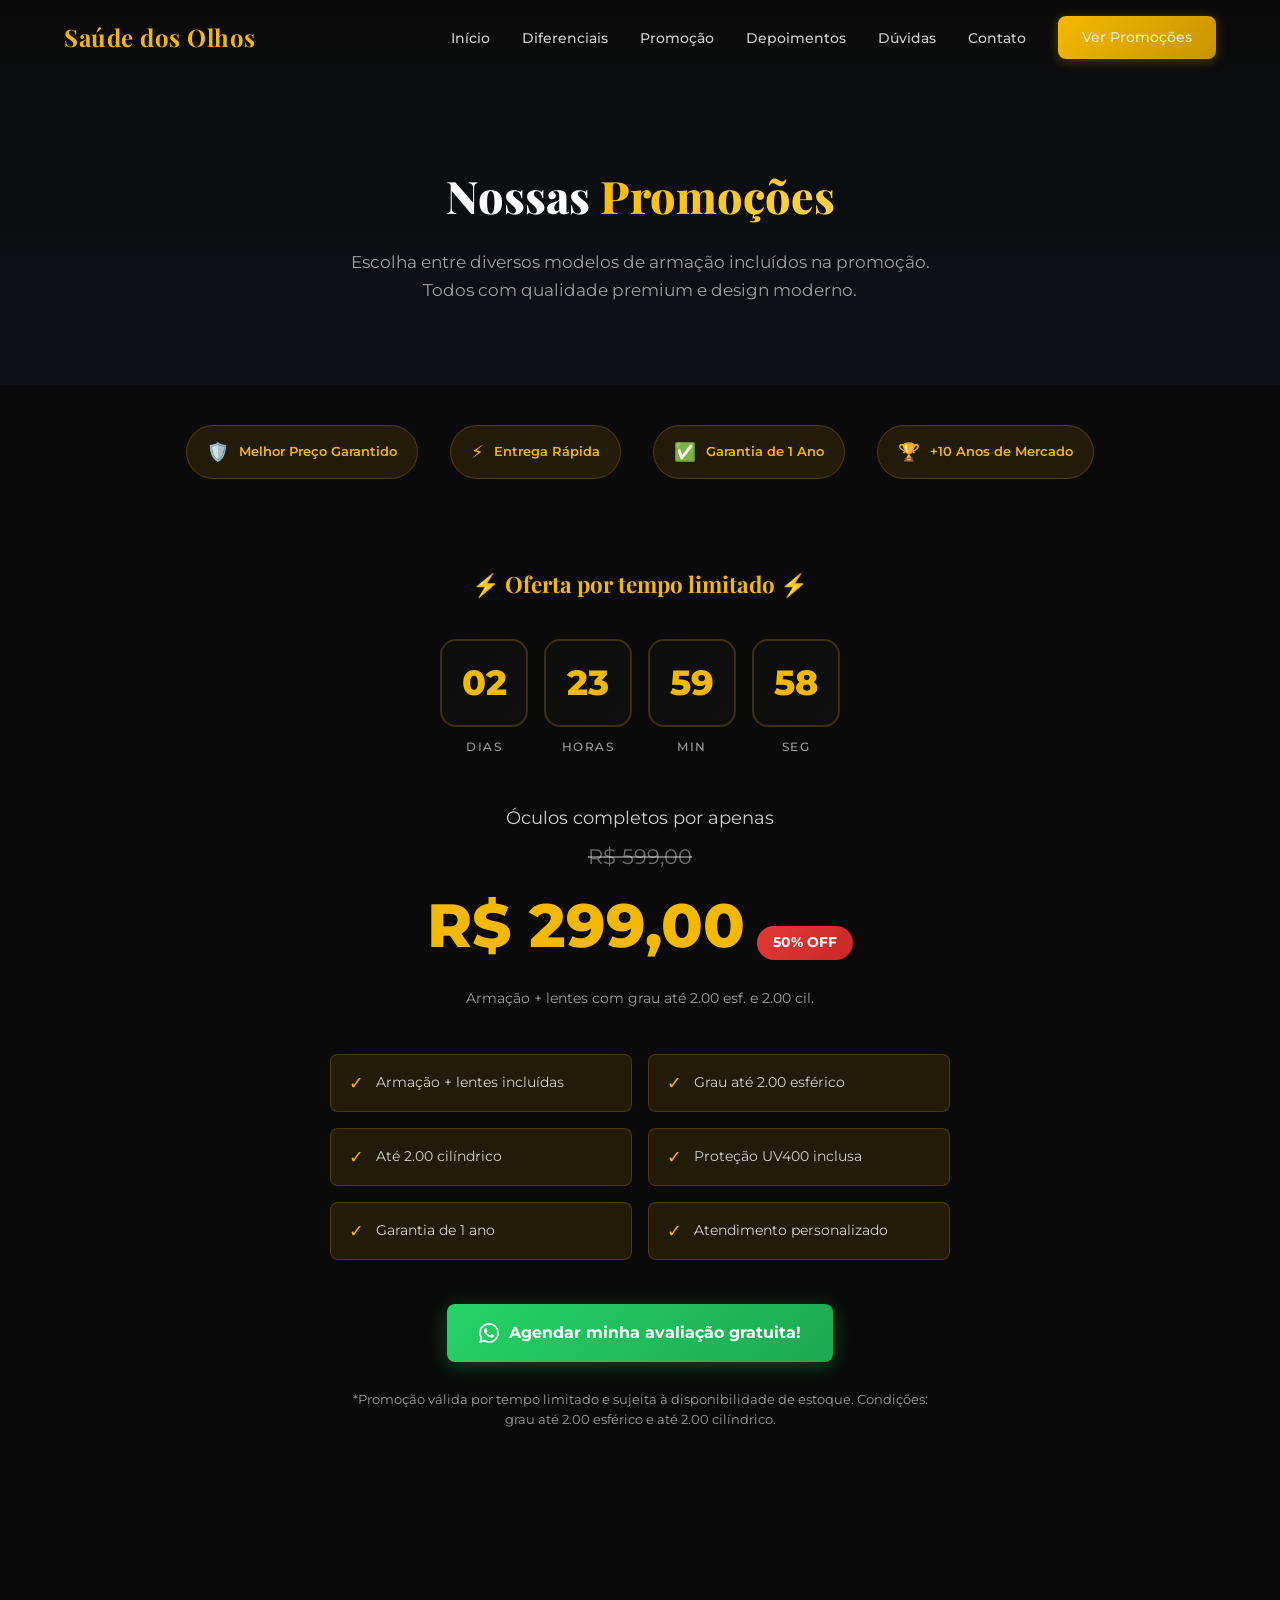
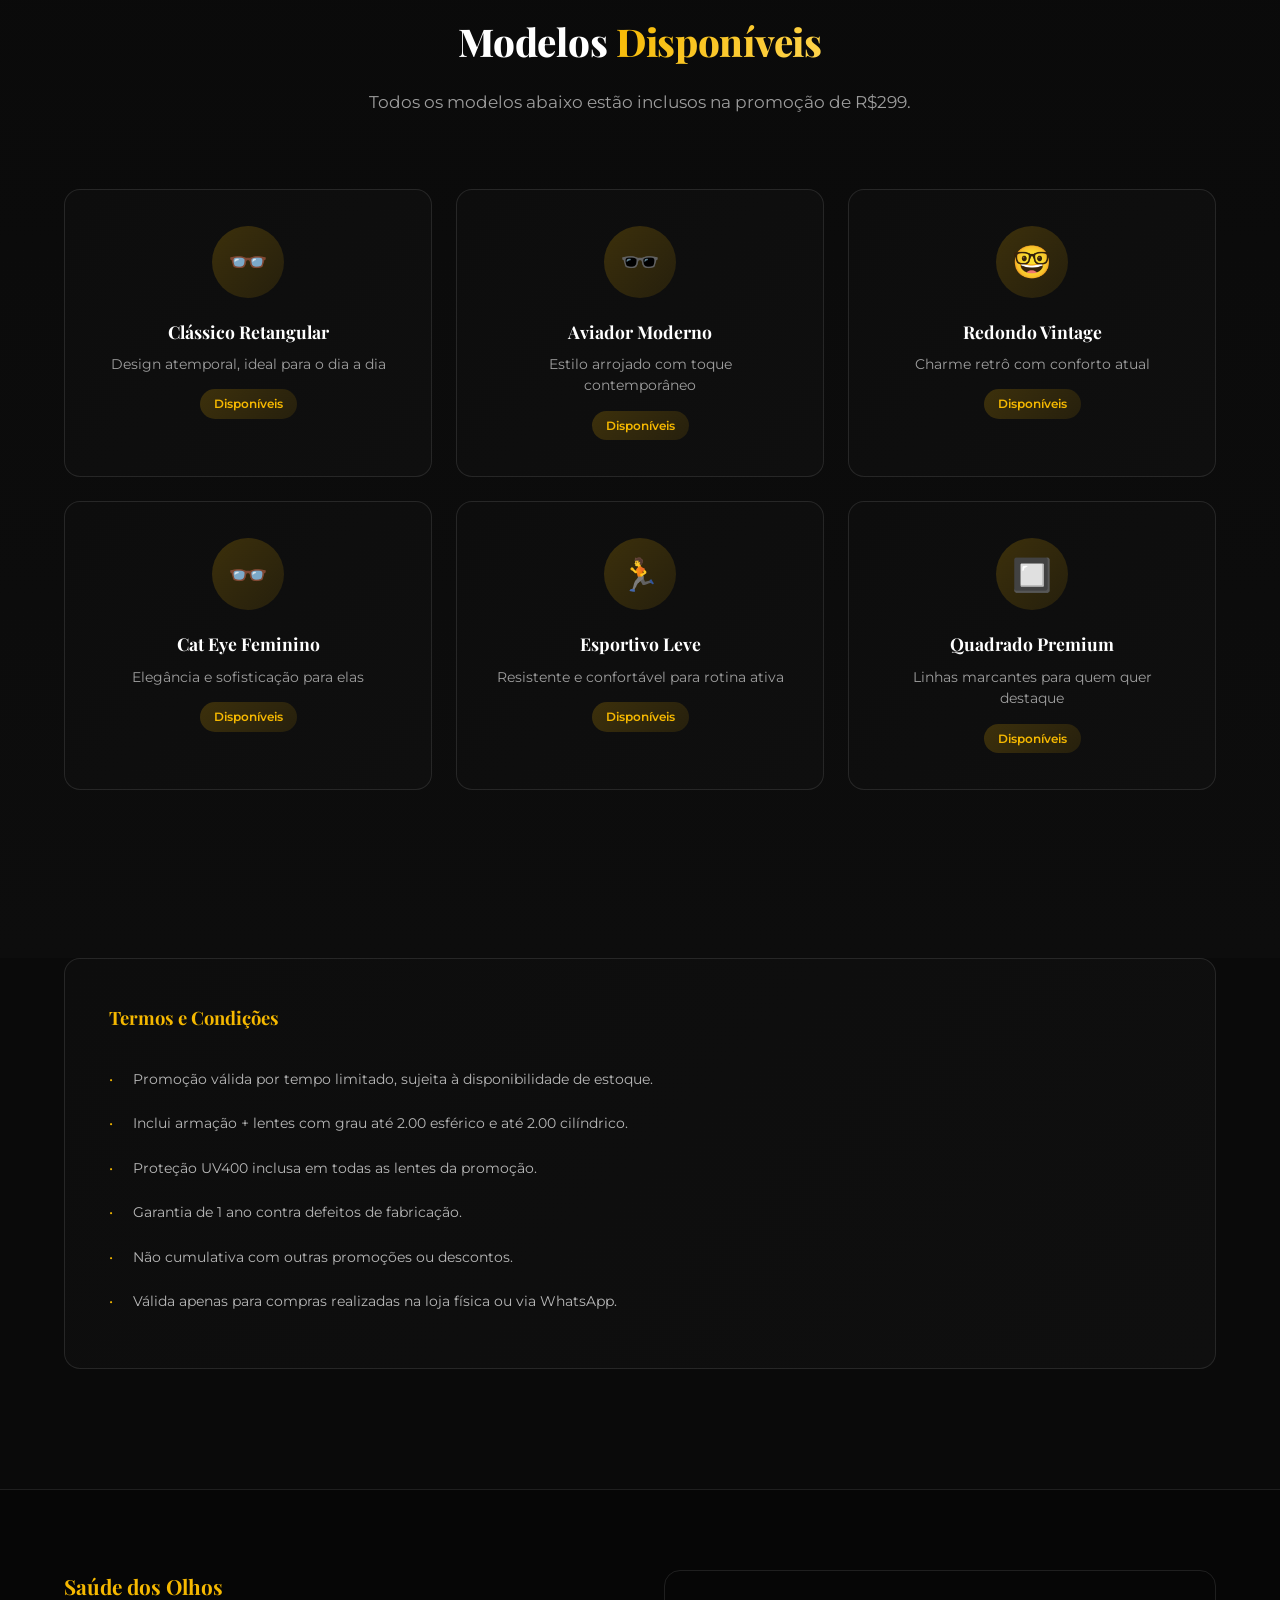
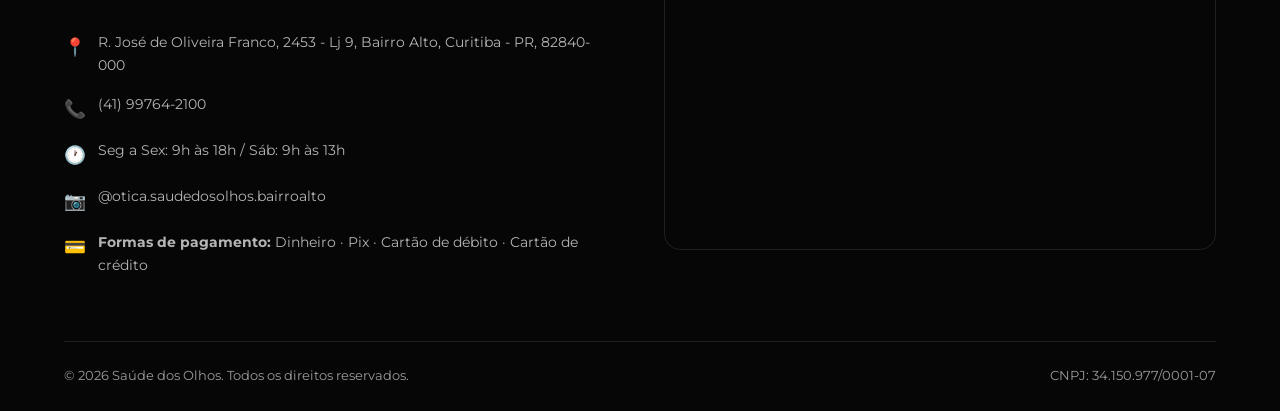
==== commit e6078f00: "Remove exit popup" ====
--- a/promocoes.html
+++ b/promocoes.html
@@ -210,22 +210,6 @@
     </div>
   </footer>
 
-  <!-- Exit Popup -->
-  <div class="exit-popup-overlay">
-    <div class="exit-popup">
-      <button class="exit-popup-close">&times;</button>
-      <div class="exit-popup-icon">👀</div>
-      <h3>Espere! Você está perdendo uma <span class="gold">oferta incrível</span></h3>
-      <p>Agende sua avaliação gratuita e garanta seus óculos com</p>
-      <div class="popup-discount">50% OFF</div>
-      <p class="popup-note">Promoção por tempo limitado. Não perca!</p>
-      <a href="https://wa.me/5541997642100?text=Ol%C3%A1!%20Vim%20pelo%20site%20e%20quero%20aproveitar%20a%20promo%C3%A7%C3%A3o%20de%2050%25%20OFF" class="btn-whatsapp" target="_blank" rel="noopener" style="width: 100%; justify-content: center;">
-        <svg width="20" height="20" viewBox="0 0 24 24" fill="currentColor"><path d="M17.472 14.382c-.297-.149-1.758-.867-2.03-.967-.273-.099-.471-.148-.67.15-.197.297-.767.966-.94 1.164-.173.199-.347.223-.644.075-.297-.15-1.255-.463-2.39-1.475-.883-.788-1.48-1.761-1.653-2.059-.173-.297-.018-.458.13-.606.134-.133.298-.347.446-.52.149-.174.198-.298.298-.497.099-.198.05-.371-.025-.52-.075-.149-.669-1.612-.916-2.207-.242-.579-.487-.5-.669-.51-.173-.008-.371-.01-.57-.01-.198 0-.52.074-.792.372-.272.297-1.04 1.016-1.04 2.479 0 1.462 1.065 2.875 1.213 3.074.149.198 2.096 3.2 5.077 4.487.709.306 1.262.489 1.694.625.712.227 1.36.195 1.871.118.571-.085 1.758-.719 2.006-1.413.248-.694.248-1.289.173-1.413-.074-.124-.272-.198-.57-.347m-5.421 7.403h-.004a9.87 9.87 0 01-5.031-1.378l-.361-.214-3.741.982.998-3.648-.235-.374a9.86 9.86 0 01-1.51-5.26c.001-5.45 4.436-9.884 9.888-9.884 2.64 0 5.122 1.03 6.988 2.898a9.825 9.825 0 012.893 6.994c-.003 5.45-4.437 9.884-9.885 9.884m8.413-18.297A11.815 11.815 0 0012.05 0C5.495 0 .16 5.335.157 11.892c0 2.096.547 4.142 1.588 5.945L.057 24l6.305-1.654a11.882 11.882 0 005.683 1.448h.005c6.554 0 11.89-5.335 11.893-11.893a11.821 11.821 0 00-3.48-8.413z"/></svg>
-        Quero agendar agora!
-      </a>
-    </div>
-  </div>
-
   <!-- Floating WhatsApp -->
   <a href="https://wa.me/5541997642100?text=Ol%C3%A1!%20Vim%20pelo%20site%20e%20gostaria%20de%20saber%20mais%20sobre%20a%20promo%C3%A7%C3%A3o!" class="whatsapp-float" target="_blank" rel="noopener" aria-label="Fale conosco pelo WhatsApp">
     <svg viewBox="0 0 24 24" fill="currentColor"><path d="M17.472 14.382c-.297-.149-1.758-.867-2.03-.967-.273-.099-.471-.148-.67.15-.197.297-.767.966-.94 1.164-.173.199-.347.223-.644.075-.297-.15-1.255-.463-2.39-1.475-.883-.788-1.48-1.761-1.653-2.059-.173-.297-.018-.458.13-.606.134-.133.298-.347.446-.52.149-.174.198-.298.298-.497.099-.198.05-.371-.025-.52-.075-.149-.669-1.612-.916-2.207-.242-.579-.487-.5-.669-.51-.173-.008-.371-.01-.57-.01-.198 0-.52.074-.792.372-.272.297-1.04 1.016-1.04 2.479 0 1.462 1.065 2.875 1.213 3.074.149.198 2.096 3.2 5.077 4.487.709.306 1.262.489 1.694.625.712.227 1.36.195 1.871.118.571-.085 1.758-.719 2.006-1.413.248-.694.248-1.289.173-1.413-.074-.124-.272-.198-.57-.347m-5.421 7.403h-.004a9.87 9.87 0 01-5.031-1.378l-.361-.214-3.741.982.998-3.648-.235-.374a9.86 9.86 0 01-1.51-5.26c.001-5.45 4.436-9.884 9.888-9.884 2.64 0 5.122 1.03 6.988 2.898a9.825 9.825 0 012.893 6.994c-.003 5.45-4.437 9.884-9.885 9.884m8.413-18.297A11.815 11.815 0 0012.05 0C5.495 0 .16 5.335.157 11.892c0 2.096.547 4.142 1.588 5.945L.057 24l6.305-1.654a11.882 11.882 0 005.683 1.448h.005c6.554 0 11.89-5.335 11.893-11.893a11.821 11.821 0 00-3.48-8.413z"/></svg>
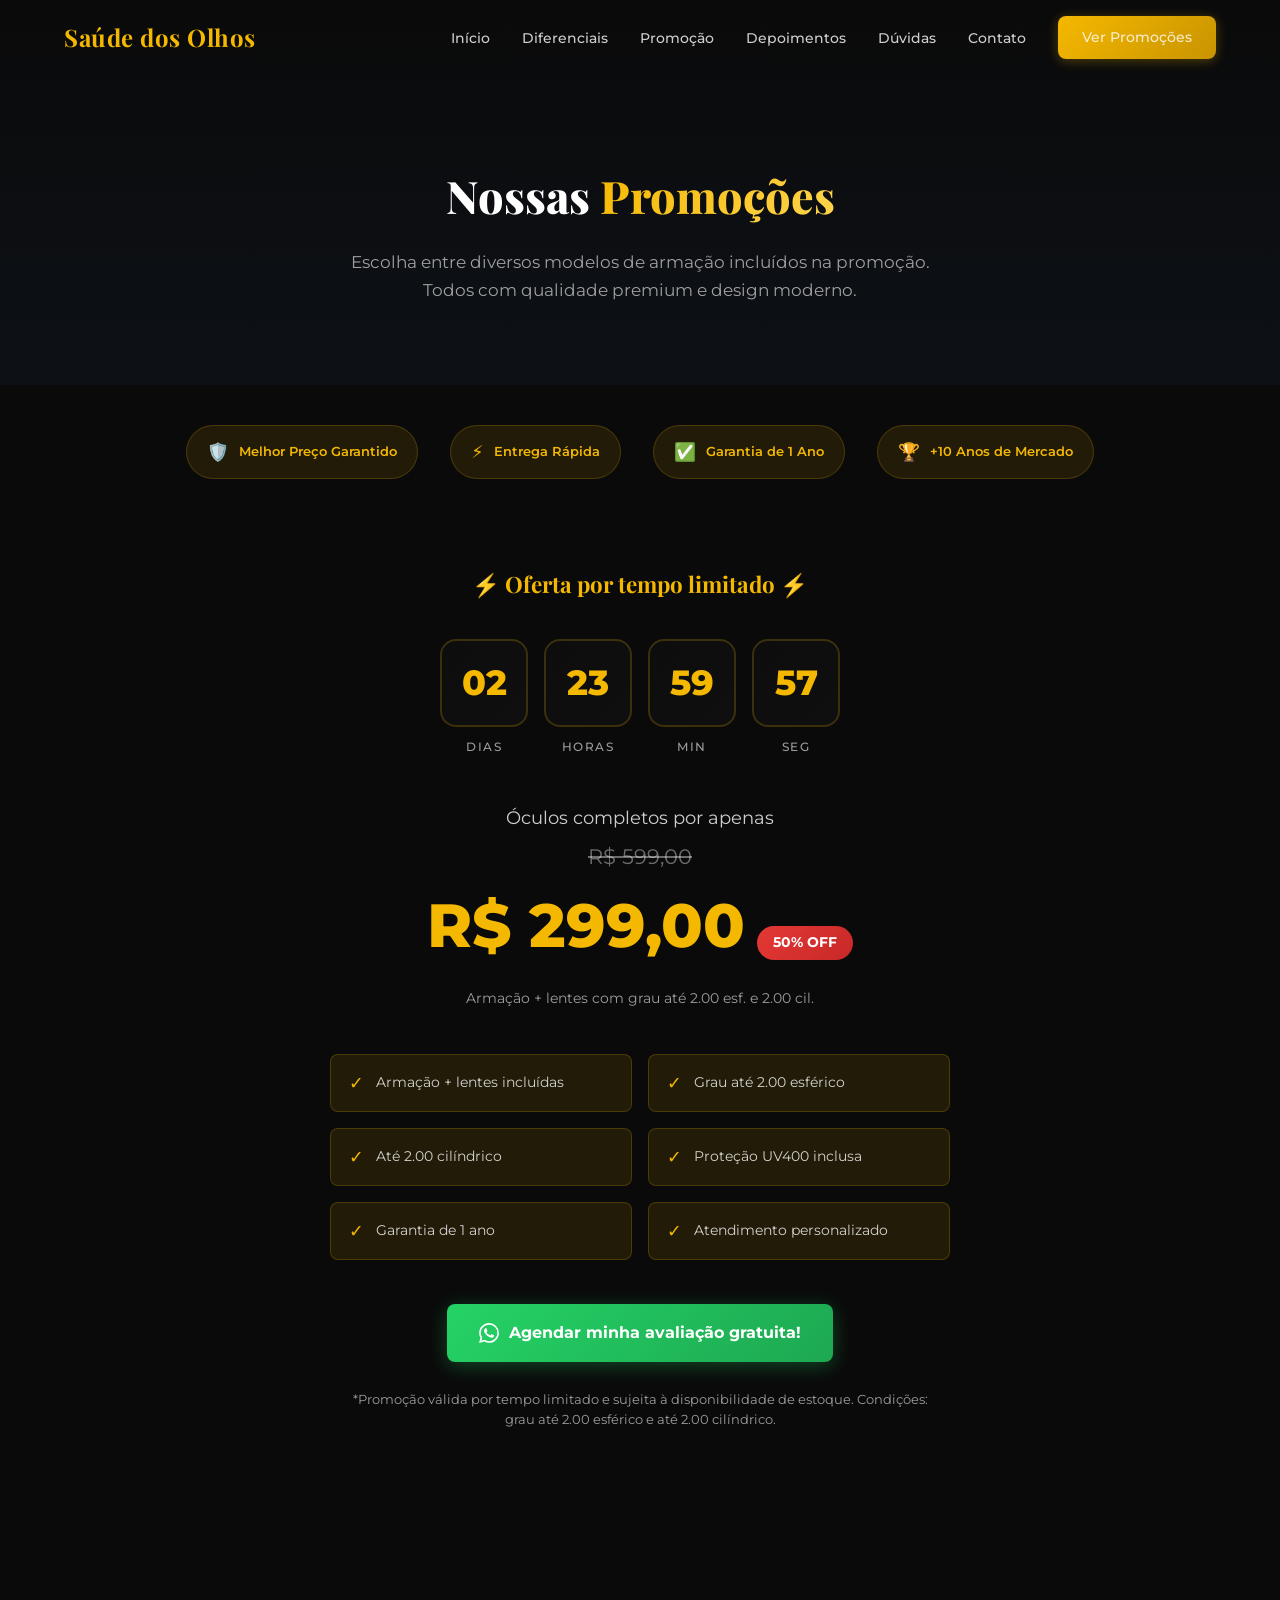
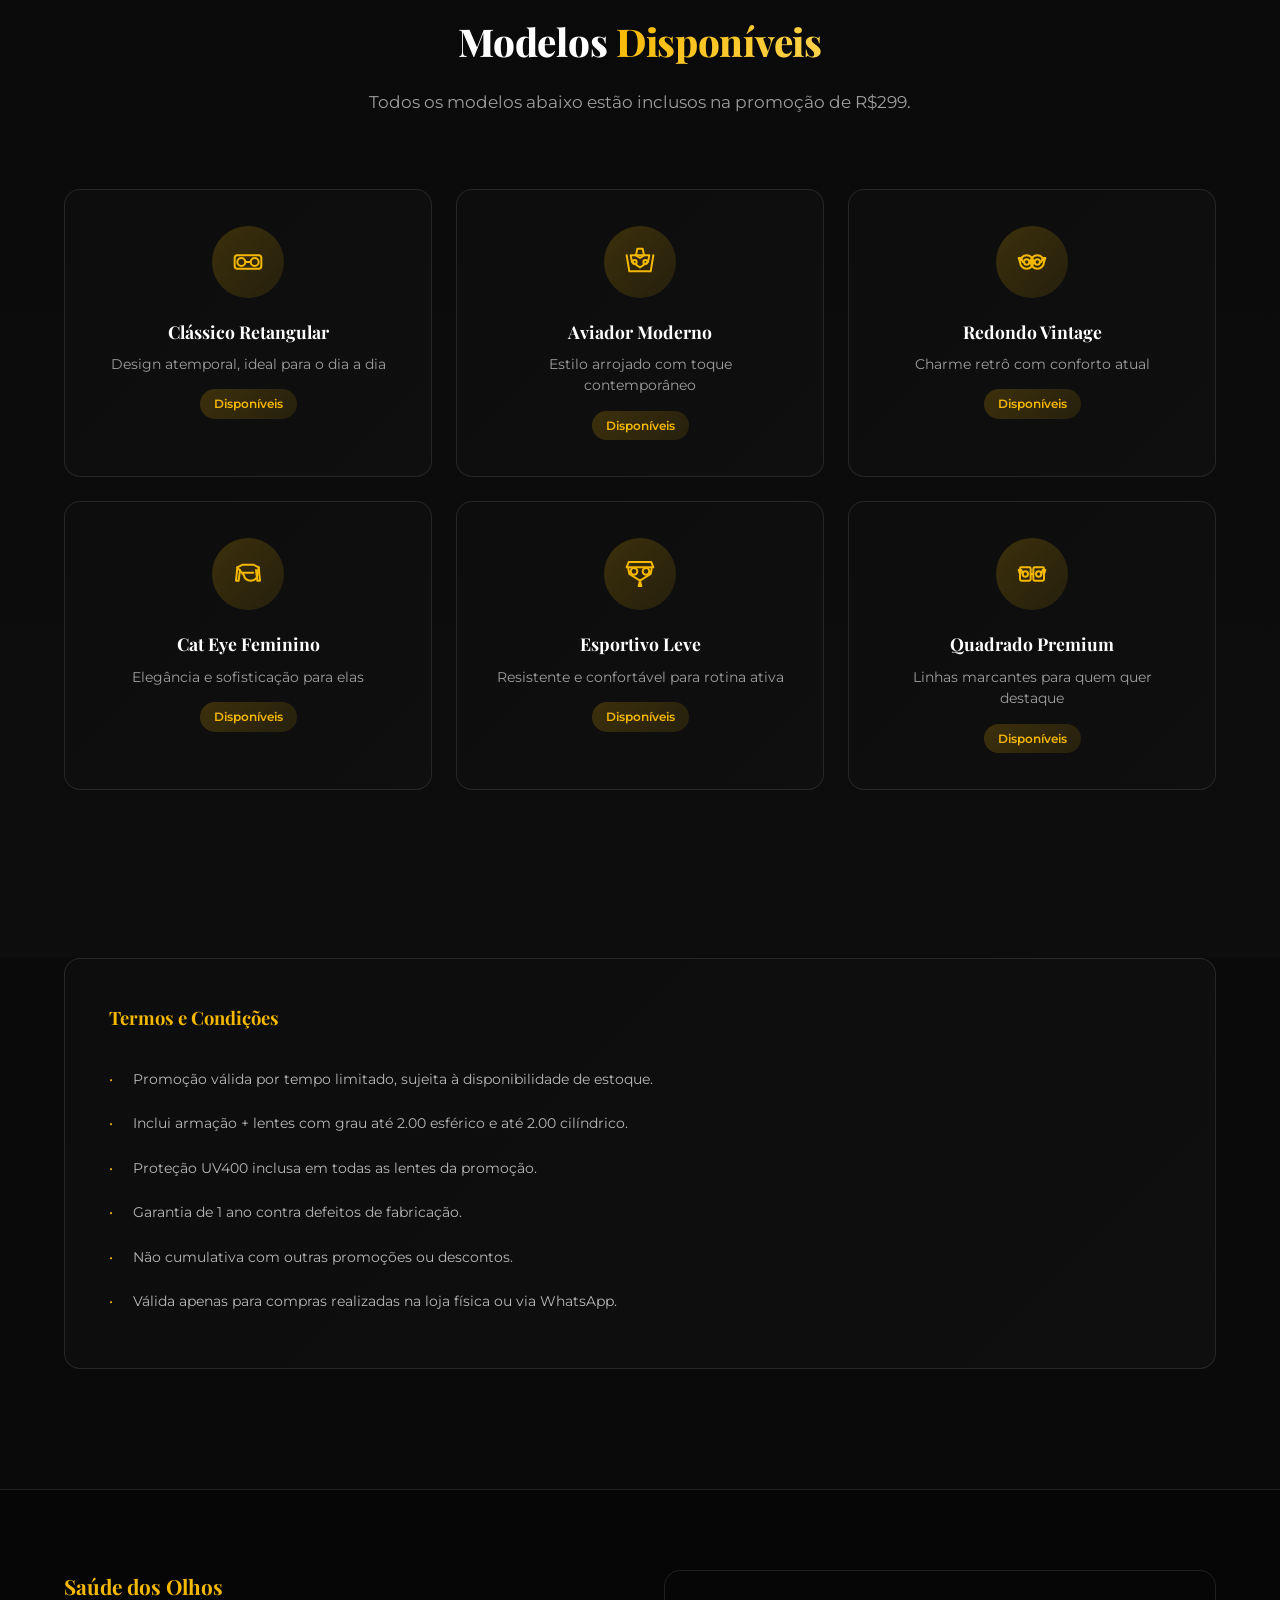
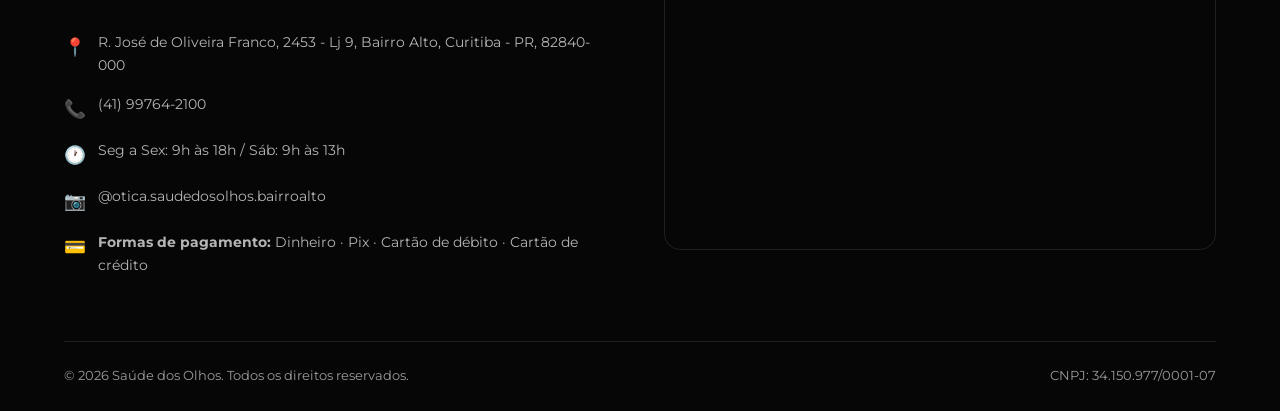
==== commit f14e32ce: "Update model icons to modern SVGs" ====
--- a/promocoes.html
+++ b/promocoes.html
@@ -116,37 +116,49 @@
       </div>
       <div class="models-grid">
         <div class="model-card fade-in">
-          <div class="model-icon">👓</div>
+          <div class="model-icon">
+            <svg width="32" height="32" viewBox="0 0 24 24" fill="none" stroke="currentColor" stroke-width="1.5" stroke-linecap="round" stroke-linejoin="round"><rect x="2" y="7" width="20" height="10" rx="2"/><circle cx="7" cy="12" r="3"/><circle cx="17" cy="12" r="3"/><path d="M10 12h4"/></svg>
+          </div>
           <h3>Clássico Retangular</h3>
           <p>Design atemporal, ideal para o dia a dia</p>
           <span class="model-badge">Disponíveis</span>
         </div>
         <div class="model-card fade-in">
-          <div class="model-icon">🕶️</div>
+          <div class="model-icon">
+            <svg width="32" height="32" viewBox="0 0 24 24" fill="none" stroke="currentColor" stroke-width="1.5" stroke-linecap="round" stroke-linejoin="round"><path d="M10 2h4l1 5-3 2-3-2z"/><path d="M5 7h14l-1 5-6 4-6-4z"/><path d="M2 7l2 12h16l2-12"/><circle cx="8" cy="12" r="1.5"/><circle cx="16" cy="12" r="1.5"/></svg>
+          </div>
           <h3>Aviador Moderno</h3>
           <p>Estilo arrojado com toque contemporâneo</p>
           <span class="model-badge">Disponíveis</span>
         </div>
         <div class="model-card fade-in">
-          <div class="model-icon">🤓</div>
+          <div class="model-icon">
+            <svg width="32" height="32" viewBox="0 0 24 24" fill="none" stroke="currentColor" stroke-width="1.5" stroke-linecap="round" stroke-linejoin="round"><circle cx="8" cy="12" r="5"/><circle cx="16" cy="12" r="5"/><path d="M13 12h-2"/><circle cx="8" cy="12" r="2"/><circle cx="16" cy="12" r="2"/><path d="M3 12l-1-3h2l1 3"/><path d="M21 12l1-3h-2l-1 3"/></svg>
+          </div>
           <h3>Redondo Vintage</h3>
           <p>Charme retrô com conforto atual</p>
           <span class="model-badge">Disponíveis</span>
         </div>
         <div class="model-card fade-in">
-          <div class="model-icon">👓</div>
+          <div class="model-icon">
+            <svg width="32" height="32" viewBox="0 0 24 24" fill="none" stroke="currentColor" stroke-width="1.5" stroke-linecap="round" stroke-linejoin="round"><path d="M4 7l4-2h8l4 2-1 6c0 2-2 4-5 4s-5-2-5-4z"/><path d="M4 7l-1 10h2l1-8"/><path d="M20 7l1 10h-2l-1-8"/><path d="M8 11h8"/></svg>
+          </div>
           <h3>Cat Eye Feminino</h3>
           <p>Elegância e sofisticação para elas</p>
           <span class="model-badge">Disponíveis</span>
         </div>
         <div class="model-card fade-in">
-          <div class="model-icon">🏃</div>
+          <div class="model-icon">
+            <svg width="32" height="32" viewBox="0 0 24 24" fill="none" stroke="currentColor" stroke-width="1.5" stroke-linecap="round" stroke-linejoin="round"><path d="M3 7h18l-1 5-8 5-8-5z"/><circle cx="7.5" cy="10" r="2.5"/><circle cx="16.5" cy="10" r="2.5"/><path d="M2 7l1.5-4h17L22 7"/><path d="M12 17l-1 4h2l-1-4z"/></svg>
+          </div>
           <h3>Esportivo Leve</h3>
           <p>Resistente e confortável para rotina ativa</p>
           <span class="model-badge">Disponíveis</span>
         </div>
         <div class="model-card fade-in">
-          <div class="model-icon">🔲</div>
+          <div class="model-icon">
+            <svg width="32" height="32" viewBox="0 0 24 24" fill="none" stroke="currentColor" stroke-width="1.5" stroke-linecap="round" stroke-linejoin="round"><rect x="3" y="7" width="8" height="10" rx="1"/><rect x="13" y="7" width="8" height="10" rx="1"/><path d="M11 12h2"/><circle cx="7" cy="12" r="2"/><circle cx="17" cy="12" r="2"/><path d="M3 12l-1-3h2l1 3"/><path d="M21 12l1-3h-2l-1 3"/></svg>
+          </div>
           <h3>Quadrado Premium</h3>
           <p>Linhas marcantes para quem quer destaque</p>
           <span class="model-badge">Disponíveis</span>
--- a/styles.css
+++ b/styles.css
@@ -1259,7 +1259,7 @@
   display: flex;
   align-items: center;
   justify-content: center;
-  font-size: 2rem;
+  color: var(--gold);
 }
 
 .model-card h3 {
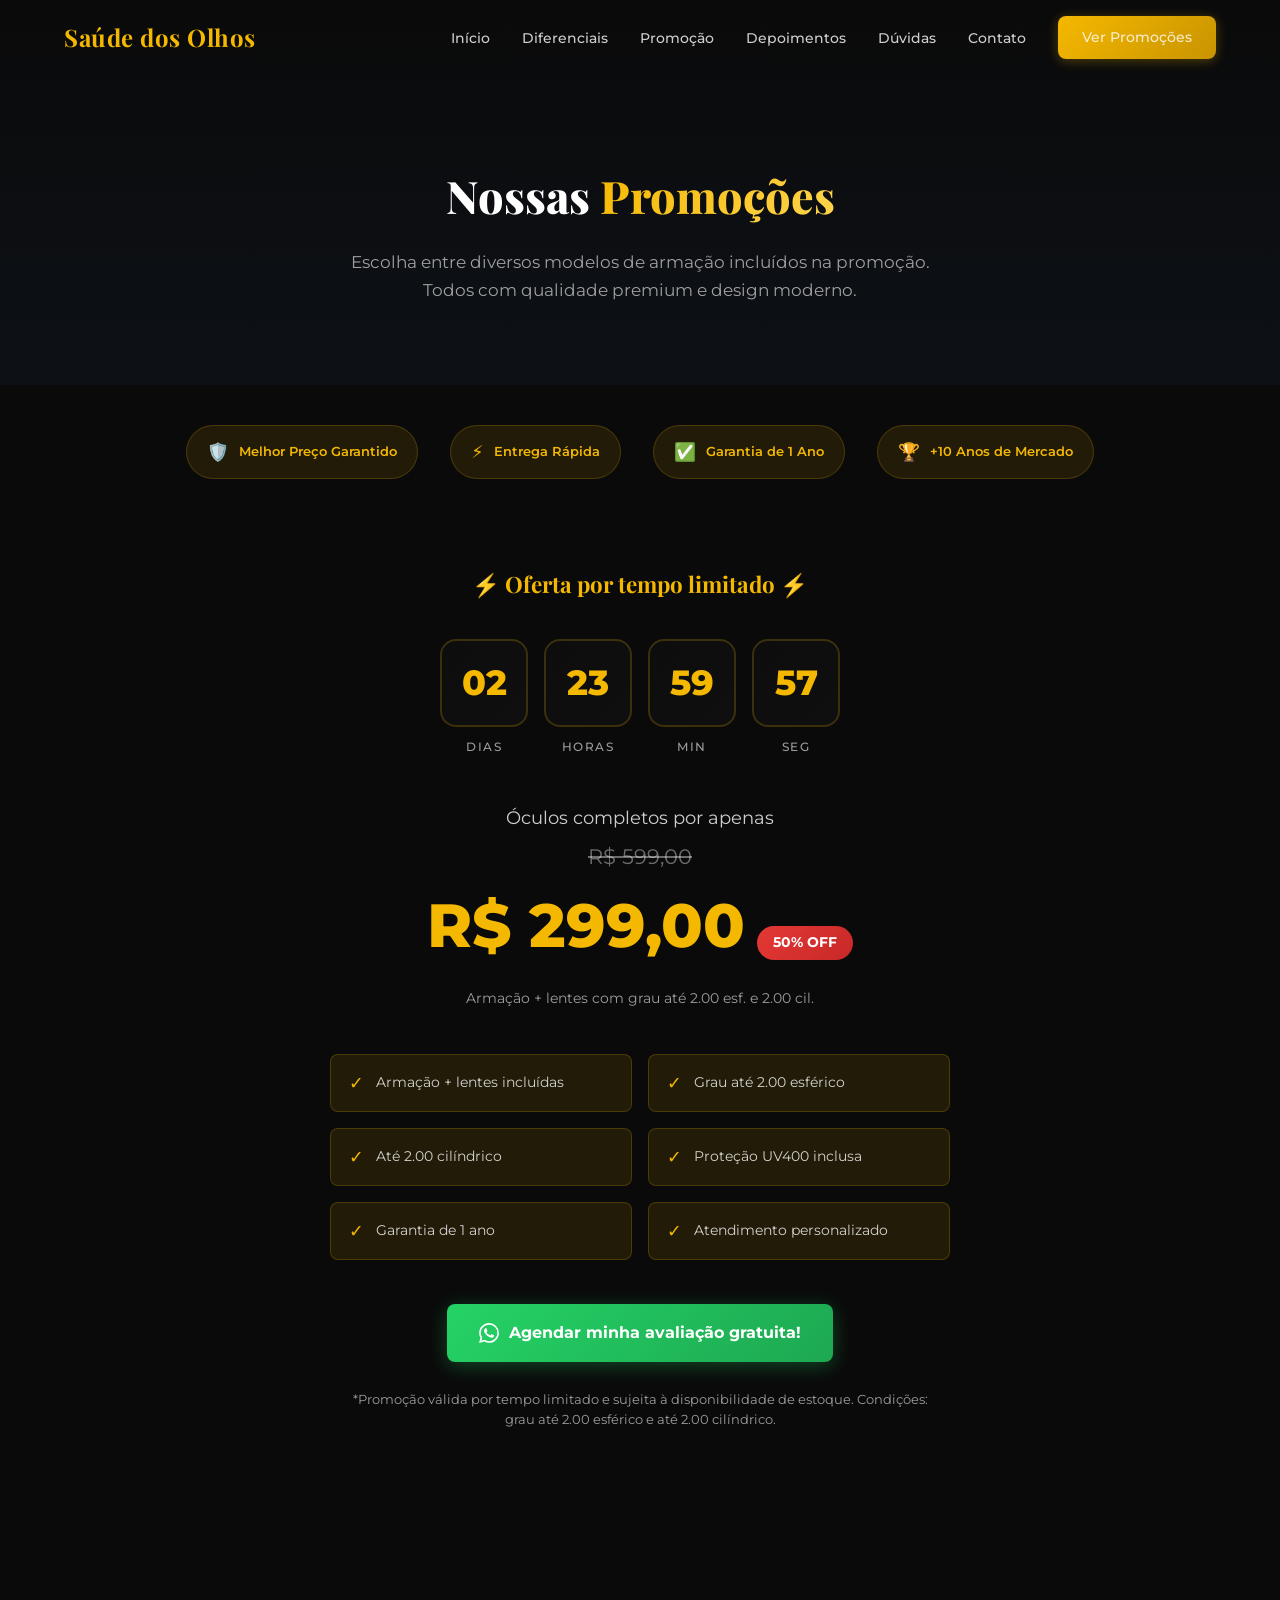
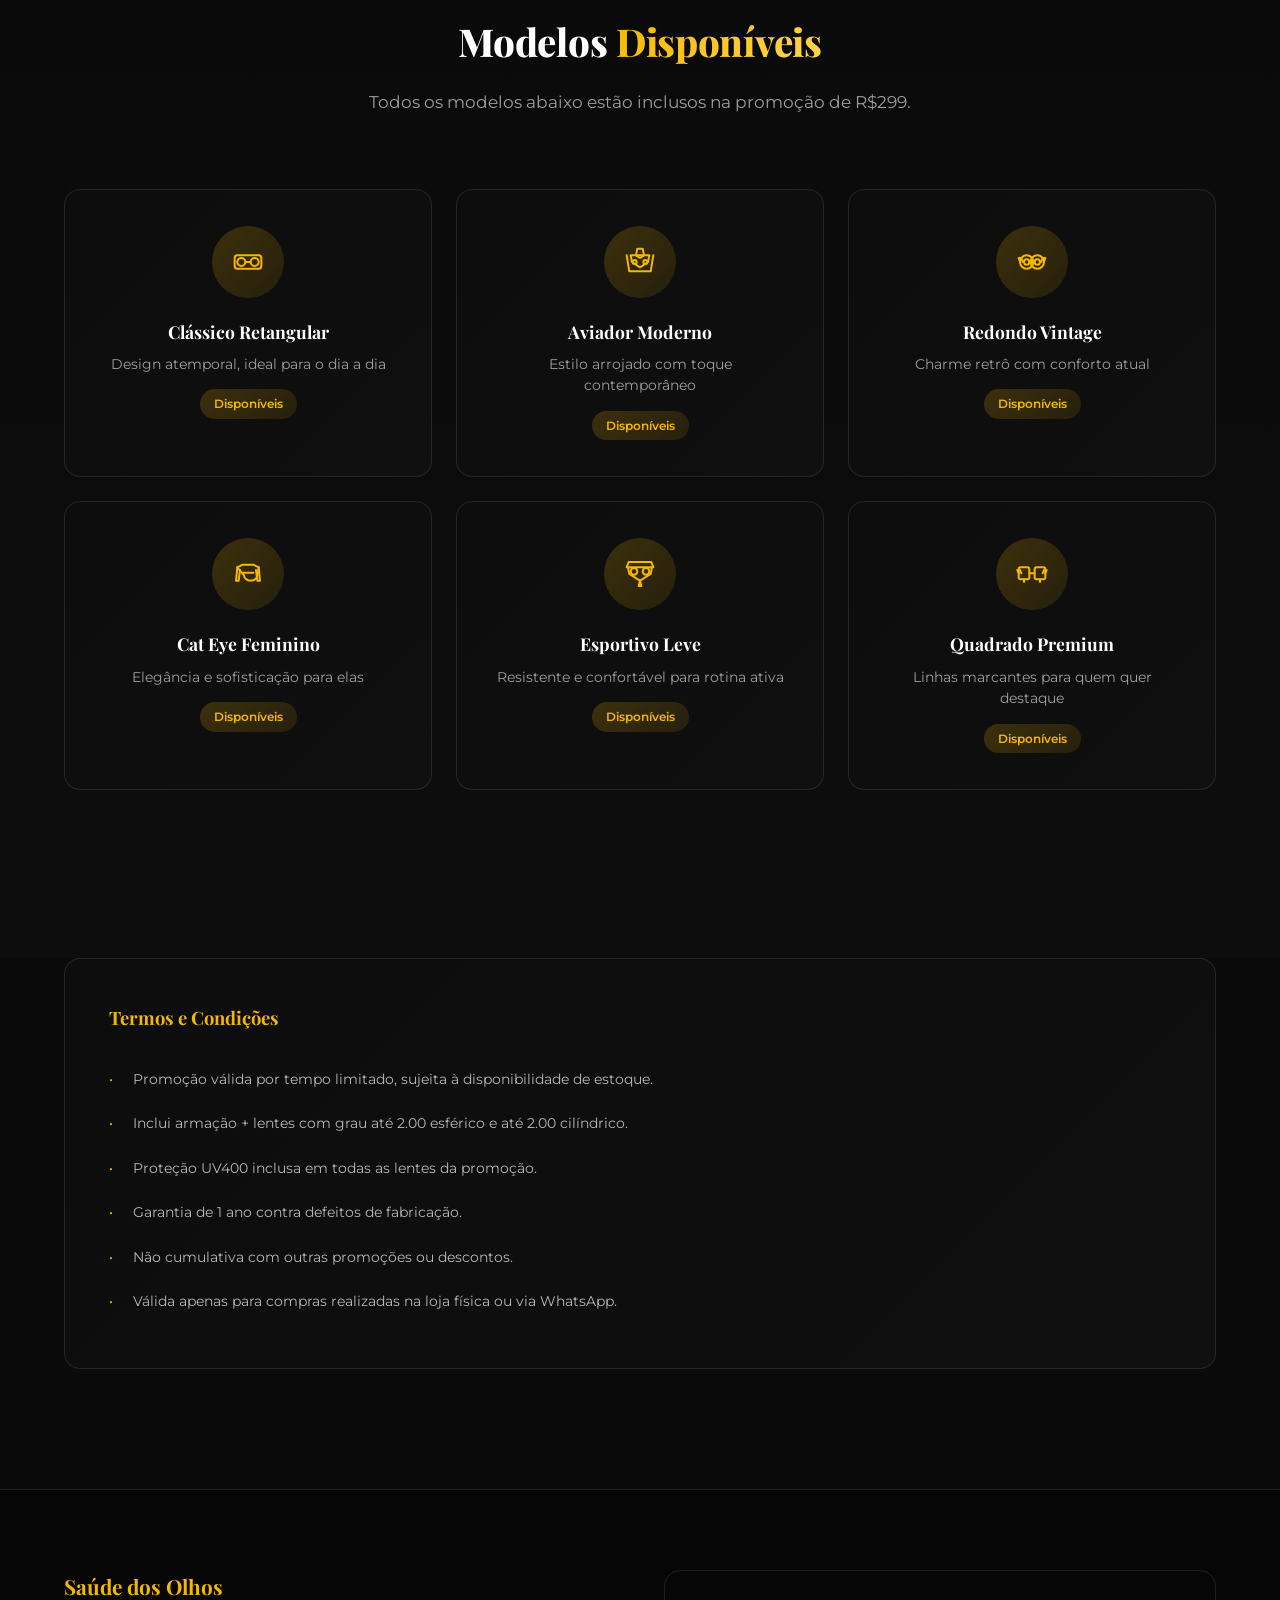
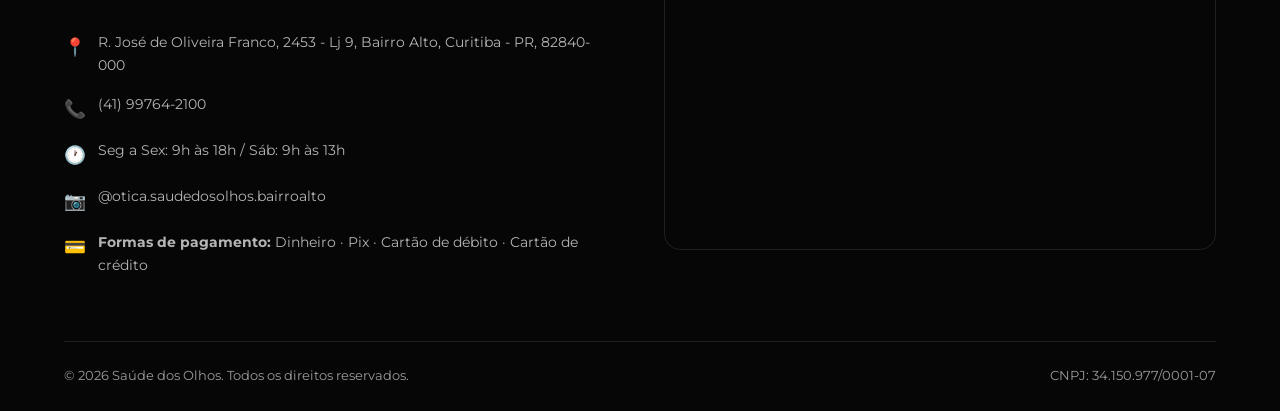
==== commit 92a39d5b: "Fix Quadrado Premium icon SVG" ====
--- a/promocoes.html
+++ b/promocoes.html
@@ -157,7 +157,7 @@
         </div>
         <div class="model-card fade-in">
           <div class="model-icon">
-            <svg width="32" height="32" viewBox="0 0 24 24" fill="none" stroke="currentColor" stroke-width="1.5" stroke-linecap="round" stroke-linejoin="round"><rect x="3" y="7" width="8" height="10" rx="1"/><rect x="13" y="7" width="8" height="10" rx="1"/><path d="M11 12h2"/><circle cx="7" cy="12" r="2"/><circle cx="17" cy="12" r="2"/><path d="M3 12l-1-3h2l1 3"/><path d="M21 12l1-3h-2l-1 3"/></svg>
+            <svg width="32" height="32" viewBox="0 0 24 24" fill="none" stroke="currentColor" stroke-width="1.5" stroke-linecap="round" stroke-linejoin="round"><rect x="2" y="7" width="8" height="9" rx="1.5"/><rect x="14" y="7" width="8" height="9" rx="1.5"/><path d="M10 11.5h4"/><path d="M2 11.5l-1-2.5h2l1 2.5"/><path d="M22 11.5l1-2.5h-2l-1 2.5"/><path d="M6 16v2"/><path d="M18 16v2"/></svg>
           </div>
           <h3>Quadrado Premium</h3>
           <p>Linhas marcantes para quem quer destaque</p>
